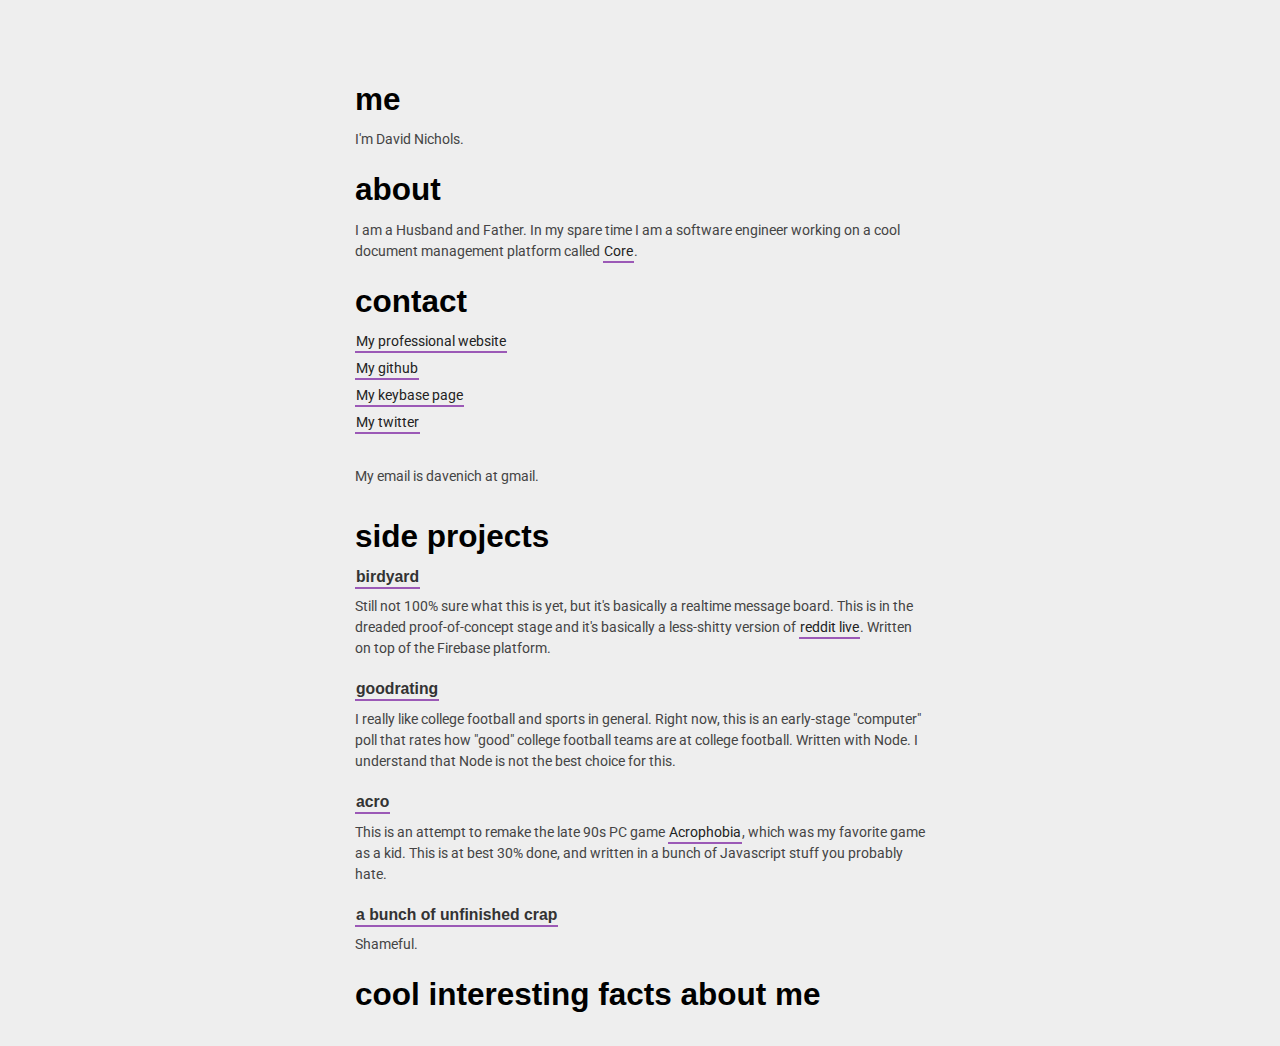
==== index.html @ 26ab2815 "SMALLER" ====
<!doctype html>
<html lang="en">

  <head>
    <meta charset="utf-8">
    <meta http-equiv="X-UA-Compatible" content="IE=edge,chrome=1">
    <meta name="viewport" content="width=device-width, initial-scale=1.0">
    <meta name="HandheldFriendly" content="True">
    <meta name="MobileOptimized" content="320">
    <meta name="description" content="">

    <title>david nichols</title>

    <script src="https://use.fortawesome.com/98980ce8.js"></script>

    <!-- Favicon -->
    <!--<link rel="apple-touch-icon" href="apple-touch-icon.png">-->
        
    <!-- Fonts -->
    <!--<link href="https://fonts.googleapis.com/css?family=Hammersmith+One" rel="stylesheet">-->
    <link href='https://fonts.googleapis.com/css?family=Roboto:900,500' rel='stylesheet' type='text/css'>
    
    <!-- Styles -->
    <link href="assets/style/concise.min.css" rel="stylesheet" type="text/css" media="screen" />
    <link href="assets/style/party.css" rel="stylesheet" type="text/css" media="screen" />
  </head>

  <body>
    <!--[if lt IE 8]>
      <p class="browserupgrade">You are using an <strong>outdated</strong> browser. Please <a href="http://browsehappy.com/">upgrade your browser</a> to improve your experience.</p>
    <![endif]-->

    <!--<div class="top-border gradient"></div>-->
    <div container>
      <div row>
        <div column="12">
          <h2>me</h2>
          <p>I'm David Nichols.</p>
        </div>  <!-- Content -->
      </div> <!-- Row -->
      
      <div row>
        <div column="12">
          <h2>about</h2>
          <p>I am a Husband and Father. In my spare time I am a software engineer working on a cool document management platform called <a href="https://core.opentext.com" target="_blank">Core</a>.
        </div>  <!-- Content -->
      </div> <!-- Row -->

      <div row>
        <div column="12">
          <h2>contact</h2>
          <ul>
            <li><a href="https://davidnichols.party">My professional website</a></li>
            <li><a href="https://github.com/robotnoises" target="_blank">My github</a></li>
            <!--<li><a href="">This is cool</a></li>-->
            <li><a href="https://keybase.io/nichols">My keybase page</a></li>
            <li><a href="https://twitter.com/robotnoises">My twitter</a></li>
            <li>&nbsp;</li>
            <li>My email is davenich at gmail.</li>
          </ul>
        </div>  <!-- Content -->
      </div> <!-- Row -->

      <div row>
        <div column="12">
          <h2>side projects</h2>

          <h4><a href="https://www.birdyard.co"/>birdyard</a></h4>
          <p>Still not 100% sure what this is yet, but it's basically a realtime message board. This is in the dreaded proof-of-concept stage and it's basically a less-shitty version of <a href="https://www.reddit.com/r/live/" target="_blank">reddit live</a>. Written on top of the <span class="tag">Firebase</span> platform.</p>

          <h4><a href="https://github.com/robotnoises/goodrating"/>goodrating</a></h4>
          <p>I really like college football and sports in general. Right now, this is an early-stage "computer" poll that rates how "good" college football teams are at college football. 
            Written with <span class="tag">Node</span>. I understand that Node is not the best choice for this.
          </p>

          <h4><a href="https://github.com/acrogame"/>acro</a></h4>
          <p>This is an attempt to remake the late 90s PC game <a href="https://www.youtube.com/watch?v=v8UVyXoWUfo" target="_blank">Acrophobia</a>, which was my favorite game as a kid. This is at best 30% done, and written in a bunch of <span>Javascript</span> stuff you probably hate.</p>

          <h4><a href="https://github.com/robotnoises"/>a bunch of unfinished crap</a></h4>
          <p>Shameful.</p>
        </div>  <!-- Content -->
      </div> <!-- Row -->

      <div row>
        <div column="12">
          <h2>cool interesting facts about me</h2>
          <p>&nbsp;</p>
        </div>  <!-- Content -->
      </div> <!-- Row -->
    </div>  <!-- Main -->
    
    <script>
      (function(i,s,o,g,r,a,m){i['GoogleAnalyticsObject']=r;i[r]=i[r]||function(){
      (i[r].q=i[r].q||[]).push(arguments)},i[r].l=1*new Date();a=s.createElement(o),
      m=s.getElementsByTagName(o)[0];a.async=1;a.src=g;m.parentNode.insertBefore(a,m)
      })(window,document,'script','https://www.google-analytics.com/analytics.js','ga');
    
      ga('create', 'UA-66300569-2', 'auto');
      ga('send', 'pageview');
    
    </script> <!-- Tracking -->
  </body> <!-- Body -->

</html>
---- assets/style/concise.min.css ----
:root{-ms-overflow-style:-ms-autohiding-scrollbar;overflow-y:scroll;-webkit-text-size-adjust:100%;-ms-text-size-adjust:100%;text-size-adjust:100%}audio:not([controls]){display:none}details{display:block}input[type="number"]{width:auto}input[type="search"]{-webkit-appearance:textfield}input[type="search"]::-webkit-search-cancel-button,input[type="search"]::-webkit-search-decoration{-webkit-appearance:none}main,summary{display:block}pre{overflow:auto}progress{display:inline-block}textarea{overflow:auto}template,[hidden]{display:none}[unselectable]{-webkit-user-select:none;-moz-user-select:none;-ms-user-select:none;user-select:none}:root{box-sizing:border-box;color:#555;cursor:default;font-family:"Helvetica","Arial",sans-serif;font-size:14px;line-height:1.5;text-rendering:optimizeLegibility;vertical-align:top}@media(min-width:30em){:root{font-size:16px}}:root .nonresponsive{font-size:16px}*,::after,::before{box-sizing:inherit;color:inherit;font-family:inherit;font-size:inherit;line-height:inherit;text-decoration:inherit;vertical-align:inherit}*{cursor:inherit;margin:0;padding:0}body{background-color:white}a,button,input[type="submit"],input,select,textarea{cursor:initial}*[dir="rl;"]{direction:rtl;unicode-bidi:embed}bdo[dir="ltr"],bdo[dir="rtl"]{unicode-bidi:bidi-override}bdo[dir="ltr"]{direction:ltr}bdo[dir="rtl"]{direction:rtl}hr{border:0;border-top:1px solid #e0e0e0;display:block;height:1px;margin:20px 0}figure{margin:24px 1em}figcaption{color:#666;font-style:italic;text-align:center}::-moz-selection{background-color:#d6d6d6}::selection{background-color:#d6d6d6}::-moz-selection{background-color:#d6d6d6}blockquote{border-left:1px solid #e0e0e0;color:#666;margin-bottom:20px;padding:0 1em}blockquote cite,blockquote footer{display:block;font-size:80%;font-style:italic;margin-top:10px}blockquote cite:before,blockquote footer:before{content:"\2014 \00A0"}.blockquote--reverse{border-left:none;border-right:1px solid #e0e0e0;text-align:right}button,input[type="submit"],.button{background-color:#4591aa;border:0;color:white;cursor:pointer;display:inline-block;line-height:48px;overflow:visible;padding:0 2.5em;text-align:center;text-decoration:none;-webkit-transition:150ms;transition:150ms;-webkit-user-select:none;-moz-user-select:none;-ms-user-select:none;user-select:none;vertical-align:middle;white-space:nowrap}button:hover,input[type="submit"]:hover,button:focus,input[type="submit"]:focus,.button:hover,.button:focus{background-color:#75b3c7;color:inherit;text-decoration:none}button:focus,input[type="submit"]:focus,button:active,input[type="submit"]:active,.button:focus,.button:active{outline:0}button:active,input[type="submit"]:active,.button:active{background-color:#63a8bf}button[disabled],input[disabled][type="submit"],.button[disabled]{background-color:gainsboro;color:white;cursor:not-allowed}.button--muted{background-color:#aaa}.button--muted:hover,.button--muted:focus{background-color:#d0d0d0}.button--muted:active{background-color:#c4c4c4}.button--primary{background-color:#4591aa}.button--primary:hover,.button--primary:focus{background-color:#75b3c7}.button--primary:active{background-color:#63a8bf}.button--success{background-color:#45ca69}.button--success:hover,.button--success:focus{background-color:#81db99}.button--success:active{background-color:#6dd589}.button--warning{background-color:#ffb800}.button--warning:hover,.button--warning:focus{background-color:#ffcd4d}.button--warning:active{background-color:#ffc633}.button--error{background-color:#ca4829}.button--error:hover,.button--error:focus{background-color:#df7961}.button--error:active{background-color:#db674b}.button--xsm{font-size:.75em;line-height:32px;padding:0 1.5em}.button--sm{font-size:.875em;line-height:40px;padding:0 2em}.button--lg{font-size:1.125em;line-height:56px;padding:0 3em}.button--xlg{font-size:1.125em;line-height:64px;padding:0 3.5em}.button--full{width:100%}.button--pill{border-radius:25px}.button--flat{background-color:transparent;color:#555}.button--flat:hover{background-color:rgba(0,0,0,0.1);color:#555}.button--flat[disabled]{background-color:transparent;color:#666}.button--collapse{width:100%}@media(min-width:30em){.button--collapse{width:auto}}@media(min-width:30em){form,form [row]{margin-bottom:24px}}.nonresponsive form,.nonresponsive form [row]{margin-bottom:24px}input:not([type="submit"]),select,textarea{border:1px solid #e0e0e0;border-radius:3px;font-size:.875em;height:32px;padding:0 .75em;-webkit-transition:150ms;transition:150ms;width:100%}input:not([type="submit"]):focus,select:focus,textarea:focus{border-color:#74cbe8;box-shadow:inset 0 1px 1px rgba(0,0,0,0.075),0 0 6px rgba(69,145,170,0.5);outline:0}input:not([type="submit"])[disabled],select[disabled],textarea[disabled]{background-color:#f5f5f5;cursor:not-allowed}input:not([type="submit"]){line-height:normal;min-height:24px}input:not([type="submit"])[type="checkbox"]:focus,input:not([type="submit"])[type="radio"]:focus,input:not([type="submit"])[type="range"]:focus,input:not([type="submit"])[type="file"]:focus,input:not([type="submit"])[type="color"]:focus,input:not([type="submit"])[type="submit"]:focus{border-color:transparent;box-shadow:none;outline:0}label{display:block;font-size:.875em}fieldset{border:1px solid #e0e0e0;border-radius:3px;padding:24px 1em;margin-bottom:24px}legend{font-size:.875em;font-weight:bold;padding:0 1em}input[type="checkbox"],input[type="file"],input[type="image"],input[type="radio"]{height:auto;width:auto}input[type="checkbox"],input[type="radio"]{line-height:normal;padding:0;vertical-align:middle}input[type="checkbox"]+label,input[type="radio"]+label{display:inline-block;margin:0 0 0 .5em;line-height:30px;vertical-align:middle}input[type="file"]{border:0;line-height:100%;padding:0}textarea{height:auto;padding:8px 1em;resize:vertical}select{background-color:transparent;border-radius:5px;padding:0}select[disabled]{color:#666}select[multiple]{height:auto}select::-ms-expand{display:none}select::-ms-value{color:currentColor}select option{padding:0 .75em}input[type="range"]{border:0;padding:0;width:100%;-webkit-appearance:none}input[type="range"]:focus{outline:0}input[type="range"]::-webkit-slider-runnable-track{background-color:gainsboro;border:0;border-radius:3px;height:5px}input[type="range"]::-webkit-slider-thumb{border:0;border-radius:50%;background-color:#4591aa;height:16px;margin-top:-5px;width:16px;-webkit-appearance:none}input[type="range"]::-moz-range-track{background-color:gainsboro;border:0;border-radius:3px;height:5px}input[type="range"]::-moz-range-thumb{border:0;border-radius:50%;background-color:#4591aa;height:16px;margin-top:-5px;width:16px}input[type="range"]::-ms-track{background-color:gainsboro;border:0;border-radius:3px;color:transparent;height:5px}input[type="range"]::-ms-thumb{border:0;border-radius:50%;background-color:#4591aa;height:16px;margin-top:-5px;width:16px}.input--help{color:#666;display:block;font-size:.75em;font-weight:bold;margin-top:8px}.form--inline input,.form--inline select,.form--inline textarea{margin-bottom:20px}@media(min-width:30em){.form--inline input,.form--inline select,.form--inline textarea{display:inline-block;margin-bottom:0;vertical-align:middle;width:auto}.form--inline label{display:inline;margin-right:.5em;vertical-align:middle}.form--inline input+label{margin-left:1em}}.nonresponsive .form--inline input,.nonresponsive .form--inline select,.nonresponsive .form--inline textarea{display:inline-block;margin-bottom:0;vertical-align:middle;width:auto}.nonresponsive .form--inline label{display:inline;margin-right:.5em;vertical-align:middle}.nonresponsive .form--inline input+label{margin-left:1em}.input--small{font-size:.75em!important;height:24px!important}.input--large{font-size:1em!important;height:48px!important}.input--flat{background-color:transparent;border-color:transparent;box-shadow:none}.input--flat:focus{border-color:#74cbe8}.input--success{background-color:rgba(69,202,105,0.15);border-color:#45ca69}.input--success:focus{border-color:#45ca69}.input--warning{background-color:rgba(255,184,0,0.15);border-color:#ffb800}.input--warning:focus{border-color:#ffb800}.input--error{background-color:rgba(202,72,41,0.15);border-color:#ca4829}.input--error:focus{border-color:#ca4829}h1,h2,h3,h4,h5,h6,.h1,.h2,.h3,.h4,.h5,.h6,.giga,.mega,.kilo{color:#222;font-family:"Helvetica","Arial",sans-serif;line-height:1.25em}h1 small,h1 .small,h2 small,h2 .small,h3 small,h3 .small,h4 small,h4 .small,h5 small,h5 .small,h6 small,h6 .small,.h1 small,.h1 .small,.h2 small,.h2 .small,.h3 small,.h3 .small,.h4 small,.h4 .small,.h5 small,.h5 .small,.h6 small,.h6 .small,.giga small,.giga .small,.mega small,.mega .small,.kilo small,.kilo .small{color:#666;font-weight:lighter;vertical-align:0}h1,h2,h3,.h1,.h2,.h3,.giga,.mega,.kilo{margin:20px 0 10px}h1 small,h1 .small,h2 small,h2 .small,h3 small,h3 .small,.h1 small,.h1 .small,.h2 small,.h2 .small,.h3 small,.h3 .small,.giga small,.giga .small,.mega small,.mega .small,.kilo small,.kilo .small{font-size:65%}h4,h5,h6,.h4,.h5,.h6{margin:10px 0}h4 small,h4 .small,h5 small,h5 .small,h6 small,h6 .small,.h4 small,.h4 .small,.h5 small,.h5 .small,.h6 small,.h6 .small{font-size:75%}h1,.h1{font-size:2.25em}@media(min-width:48em){h1,.h1{font-size:3em}}h2,.h2{font-size:1.6875em}@media(min-width:48em){h2,.h2{font-size:2.25em}}h3,.h3{font-size:1.3125em}@media(min-width:48em){h3,.h3{font-size:1.75em}}h4,.h4{font-size:1.125em}h5,.h5{font-size:1em}h6,.h6{font-size:.875em}.giga{font-size:3.75em}@media(min-width:48em){.giga{font-size:5em}}.mega{font-size:3em}@media(min-width:48em){.mega{font-size:4em}}.kilo{font-size:2.4375em}@media(min-width:48em){.kilo{font-size:3.25em}}.nonresponsive h1,.nonresponsive .h1{font-size:3em}.nonresponsive h2,.nonresponsive .h2{font-size:2.25em}.nonresponsive h3,.nonresponsive .h3{font-size:1.75em}.nonresponsive .giga{font-size:5em}.nonresponsive .mega{font-size:4em}.nonresponsive .kilo{font-size:3.25em}ul,ol{padding-left:1.5em;margin-bottom:10px}ul ul,ul ol,ol ul,ol ol{margin-bottom:0}ul ul{list-style-type:square}ul ol{list-style-type:lower-roman}ol ol{list-style-type:lower-roman}ol ul{list-style-type:square}.list--unstyled{list-style:none;padding-left:0}.list--unstyled li{padding-left:0}.list--inline{padding-left:0}.list--inline li{display:inline;list-style:none;padding-left:1.5em}.list--inline li:first-child{padding-left:0}dl{margin-bottom:24px}dt{font-weight:bold}dt,dd{margin-bottom:10px}@media(min-width:60em){.dl--horizontal dt{clear:left;float:left;overflow:hidden;text-align:right;text-overflow:ellipsis;white-space:nowrap;width:150px}.dl--horizontal dd{margin-left:165px}.dl--horizontal dd:before,.dl--horizontal dd:after{content:"";display:table}.dl--horizontal dd:after{clear:both}}.nonresponsive .dl--horizontal dt{clear:left;float:left;overflow:hidden;text-align:right;text-overflow:ellipsis;white-space:nowrap;width:150px}.nonresponsive .dl--horizontal dd{margin-left:165px}.nonresponsive .dl--horizontal dd:before,.nonresponsive .dl--horizontal dd:after{content:"";display:table}.nonresponsive .dl--horizontal dd:after{clear:both}@media print{@page{margin:.5cm}*,*:before,*:after{background:transparent!important;color:black!important;-webkit-filter:none!important;filter:none!important;text-shadow:none!important}:root{background-color:white;color:black;font:11pt/1.3 "Georgia","Times New Roman","Times",serif}img{max-width:100%!important;page-break-after:avoid;page-break-inside:avoid}.show--print{display:block;visibility:visible}.hide--print,video,audio,object,embed,nav,footer,a[href^="#"]:after{display:none;visibility:hidden}p,h2,h3,.h2,.h3{orphans:3;widows:3}h2,h3,.h2,.h3{page-break-after:avoid}a,a:visited{color:black;font-size:.57em;text-decoration:underline;word-wrap:break-word}a[href]:after,a:visited[href]:after{content:" (" attr(href) ")";font-size:smaller}q:after{content:" (Source: " attr(cite) ")"}abbr[title]:after{content:" (" attr(title) ")"}a:after,a[href^="javascript:"]:after,a[href^="#"]:after{content:""}pre,code{background-color:none;border:1px solid #e0e0e0;page-break-inside:avoid}blockquote{border:0;page-break-inside:avoid}thead{display:table-header-group}tr,img{page-break-inside:avoid}ol{padding-left:1.25em}ul{padding-left:0;list-style:none}ul ul,ul ul ul{padding-left:1.5em}ul li,ol li{content:"&raquo; "}}@media print and (min-width:30em){table{page-break-inside:avoid;width:100%!important}table th,table td{line-height:40px!important}}@media print{.badge,.badge:before,.badge *:after,.label,.label:before,.label *:after,.spinner,.spinner:before,.spinner *:after,.tooltip,.tooltip:before,.tooltip *:after,[data-hint],[data-hint]:before,[data-hint] *:after,.progress,.progress:before,.progress *:after,.breadcrumbs,.breadcrumbs:before,.breadcrumbs *:after,.modal,.modal:before,.modal *:after,.alert,.alert:before,.alert *:after{display:none;visibility:hidden}}table{border:1px solid #e0e0e0;border-collapse:collapse;border-spacing:0;empty-cells:show;margin-bottom:24px;width:100%}table caption{color:#555;font-size:85%;font-style:italic;line-height:48px;text-align:center}table thead{background-color:#f5f5f5;text-align:left}table tfoot{background-color:#fbfbfb;border-top:1px solid #e0e0e0}table th,table td{border-right:1px solid #e0e0e0;line-height:24px;overflow:visible;padding:8px 1em}@media(min-width:30em){table th,table td{line-height:48px}}table th:last-child,table td:last-child{border-right:0}table tr,table td{-webkit-transition:background-color 150ms;transition:background-color 150ms}@media(min-width:30em){table{width:auto}table th,table td{padding:0 2.5em}}.nonresponsive{width:auto}.nonresponsive th,.nonresponsive td{padding:0 2.5em}.nonresponsive th,.nonresponsive td{line-height:48px}.table--responsive{overflow:auto;width:100%}.table--responsive::-webkit-scrollbar{height:14px;width:14px;-webkit-appearance:none}.table--responsive::-webkit-scrollbar-thumb{background-color:rgba(50,50,50,0.2);border:3px solid white;border-radius:8px}.table--responsive table{margin-bottom:0}.table--full{width:100%}.table--border{border:1px solid #e0e0e0}.table--border thead,.table--border td{border-bottom:1px solid #e0e0e0}.table--borderOuter{border:1px solid #e0e0e0}.table--borderOuter th,.table--borderOuter td{border-right:0}.table--borderHorizontal thead,.table--borderHorizontal td{border-bottom:1px solid #e0e0e0}.table--borderHorizontal th,.table--borderHorizontal td{border-right:0}.table--flat{border:0}.table--flat td{border-bottom:0}.table--flat th,.table--flat td{border-right:0}.table--fillEven tbody tr:nth-child(even){background-color:#f5f5f5}.table--fillOdd tbody tr:nth-child(odd){background-color:#f5f5f5}.table--hoverRow tbody tr:hover{background-color:#f5f5f5}.table--hoverCell tbody td:hover{background-color:#f5f5f5}i,em,.italic{font-style:italic}b,strong,.bold{font-weight:bold}small,.small{font-size:75%;vertical-align:text-bottom}sup,sub{font-size:75%;line-height:0;position:relative;vertical-align:baseline}sup{top:-0.5em}sub{bottom:-0.25em}s{text-decoration:line-through}p:not(:last-child){margin-bottom:20px}a{background-color:transparent;color:#4591aa;cursor:pointer;text-decoration:none;-webkit-transition:150ms;transition:150ms}a:hover,a:focus{color:#2f6374}h1 a,h2 a,h3 a,.h1 a,.h2 a,.h3 a{color:#555}h1 a:hover,h1 a:focus,h2 a:hover,h2 a:focus,h3 a:hover,h3 a:focus,.h1 a:hover,.h1 a:focus,.h2 a:hover,.h2 a:focus,.h3 a:hover,.h3 a:focus{color:#4591aa;text-decoration:none}abbr[title]{border-bottom:1px dotted #e0e0e0;cursor:help}code,pre,kbd,samp{font-family:"Consolas",monospace;font-size:.875em}pre{padding:16px 1.5em}code{vertical-align:middle;white-space:nowrap}code,pre{background-color:#f5f5f5;border:1px solid #e0e0e0;border-radius:3px;color:#484848;margin-bottom:24px}code{padding:2px 3px}pre code{background-color:transparent;border:0;padding:0;vertical-align:inherit;white-space:pre}.pre--flat{background-color:transparent;border:0;border-radius:none;padding:0}kbd{background-color:transparent;border:1px solid #e0e0e0;border-radius:3px;box-shadow:0 2px 0 -1px white,0 2px 0 gainsboro;display:inline-block;line-height:1.75;margin:-3px 2px 0;padding:2px 6px 0;white-space:nowrap}samp{vertical-align:bottom}address{font-style:normal}[container]{box-sizing:border-box;margin:0 auto;max-width:1200px;padding-left:15px;padding-right:15px;width:100%}[row]{margin-left:-15px;margin-right:-15px;margin-bottom:0}[row]:before,[row]:after{content:"";display:table}[row]:after{clear:both}[column]{box-sizing:border-box;float:left;margin-bottom:0;width:100%;padding-left:15px;padding-right:15px}@media(min-width:48em){[column~="1"]{width:8.33333%}[column~="2"]{width:16.66667%}[column~="3"]{width:25%}[column~="4"]{width:33.33333%}[column~="5"]{width:41.66667%}[column~="6"]{width:50%}[column~="7"]{width:58.33333%}[column~="8"]{width:66.66667%}[column~="9"]{width:75%}[column~="10"]{width:83.33333%}[column~="11"]{width:91.66667%}[column~="12"]{width:100%}[column~="+1"]{margin-left:8.33333%}[column~="+2"]{margin-left:16.66667%}[column~="+3"]{margin-left:25%}[column~="+4"]{margin-left:33.33333%}[column~="+5"]{margin-left:41.66667%}[column~="+6"]{margin-left:50%}[column~="+7"]{margin-left:58.33333%}[column~="+8"]{margin-left:66.66667%}[column~="+9"]{margin-left:75%}[column~="+10"]{margin-left:83.33333%}[column~="+11"]{margin-left:91.66667%}}.nonresponsive [column~="1"]{width:8.33333%}.nonresponsive [column~="2"]{width:16.66667%}.nonresponsive [column~="3"]{width:25%}.nonresponsive [column~="4"]{width:33.33333%}.nonresponsive [column~="5"]{width:41.66667%}.nonresponsive [column~="6"]{width:50%}.nonresponsive [column~="7"]{width:58.33333%}.nonresponsive [column~="8"]{width:66.66667%}.nonresponsive [column~="9"]{width:75%}.nonresponsive [column~="10"]{width:83.33333%}.nonresponsive [column~="11"]{width:91.66667%}.nonresponsive [column~="12"]{width:100%}.nonresponsive [column~="+1"]{margin-left:8.33333%}.nonresponsive [column~="+2"]{margin-left:16.66667%}.nonresponsive [column~="+3"]{margin-left:25%}.nonresponsive [column~="+4"]{margin-left:33.33333%}.nonresponsive [column~="+5"]{margin-left:41.66667%}.nonresponsive [column~="+6"]{margin-left:50%}.nonresponsive [column~="+7"]{margin-left:58.33333%}.nonresponsive [column~="+8"]{margin-left:66.66667%}.nonresponsive [column~="+9"]{margin-left:75%}.nonresponsive [column~="+10"]{margin-left:83.33333%}.nonresponsive [column~="+11"]{margin-left:91.66667%}.text--muted{color:#aaa!important}.bg--muted{background-color:#aaa!important}.text--primary{color:#4591aa!important}.bg--primary{background-color:#4591aa!important}.text--success{color:#45ca69!important}.bg--success{background-color:#45ca69!important}.text--warning{color:#ffb800!important}.bg--warning{background-color:#ffb800!important}.text--error{color:#ca4829!important}.bg--error{background-color:#ca4829!important}.show--xsm,.hide--sm,.hide--md,.hide--lg,.hide--xlg,.hide--print,.hide--hd{display:block;visibility:visible}.hide--xsm,.show--sm,.show--md,.show--lg,.show--xlg,.show--print,.show--hd{display:none;visibility:hidden}@media(min-width:48em){.show--sm,.hide--xsm,.hide--md,.hide--lg,.hide--xlg{display:block;visibility:visible}.hide--sm,.show--xsm,.show--md,.show--lg,.show--xlg{display:none;visibility:hidden}}@media(min-width:60em){.show--md,.hide--sm,.hide--xsm,.hide--lg,.hide--xlg{display:block;visibility:visible}.hide--md,.show--sm,.show--xsm,.show--lg,.show--xlg{display:none;visibility:hidden}}@media(min-width:70em){.show--lg,.hide--xsm,.hide--sm,.hide--md,.hide--xlg{display:block;visibility:visible}.hide--lg,.show--xsm,.show--sm,.show--md,.show--xlg{display:none;visibility:hidden}}@media(min-width:80em){.show--xlg,.hide--xsm,.hide--sm,.hide--md,.hide--lg{display:block;visibility:visible}.hide--xlg,.show--xsm,.show--sm,.show--md,.show--lg{display:none;visibility:hidden}}@media only screen and (-moz-min-device-pixel-ratio:1.5),only screen and (-o-min-device-pixel-ratio:3 / 2),only screen and (-webkit-min-device-pixel-ratio:1.5),only screen and (min-device-pixel-ratio:1.5){.show--hd{display:block;visibility:visible}.hide--hd{display:none;visibility:hidden}}.text--left{text-align:left}.text--center{text-align:center}.text--right{text-align:right}.text--justify{text-align:justify}.float--none{float:none}.float--right{float:right}.float--left{float:left}.clearfix:before,.clearfix:after{content:"";display:table}.clearfix:after{clear:both}.center--all{left:50%;position:absolute;text-align:center;top:50%;-webkit-transform:translate(-50%,-50%);transform:translate(-50%,-50%)}.media--fluid{max-width:100%;height:auto}.screenreader{border:0 none;clip:rect(0,0,0,0);height:1px;margin:-1px;overflow:hidden;padding:0;position:absolute;width:1px}.screenreader:active,.screenreader:focus{position:static;width:auto;height:auto;margin:0;overflow:visible;clip:auto}.alert{background-color:#f5f5f5;border:1px solid #e0e0e0;border-radius:3px;color:inherit;font-size:.875em;margin:20px 0;padding:8px 1em;position:relative}.alert a{color:#222}.alert a:hover{text-decoration:underline}.alert-close{color:inherit;float:right;opacity:.5;-webkit-transition:opacity 150ms;transition:opacity 150ms}.alert-close:hover{opacity:1}.alert-close:hover,.alert-close:focus{text-decoration:none}a.alert-close:hover{text-decoration:none}.alert--muted{background-color:rgba(170,170,170,0.15);border-color:rgba(170,170,170,0.2);color:#919191}.alert--muted a{color:#777}.alert--primary{background-color:rgba(69,145,170,0.15);border-color:rgba(69,145,170,0.2);color:#367286}.alert--primary a{color:#285361}.alert--success{background-color:rgba(69,202,105,0.15);border-color:rgba(69,202,105,0.2);color:#31ab52}.alert--success a{color:#25843f}.alert--warning{background-color:rgba(255,184,0,0.15);border-color:rgba(255,184,0,0.2);color:#cc9300}.alert--warning a{color:#996e00}.alert--error{background-color:rgba(202,72,41,0.15);border-color:rgba(202,72,41,0.2);color:#a03920}.alert--error a{color:#752a18}.badge{background-color:#4591aa;border-radius:25px;color:white;display:inline-block;font-size:.75em;line-height:24px;padding:0 .75em}.breadcrumbs{background-color:#f5f5f5;border:1px solid #e0e0e0;border-radius:3px;font-size:.75em;margin-bottom:24px;padding:8px .5em}.breadcrumbs li{display:inline;list-style:none;padding-left:.75em}.breadcrumbs li:after{color:#c7c7c7;content:"\002f";padding-left:.75em}.breadcrumbs li:last-child:after{content:"";padding-left:0}.breadcrumbs li.is-active,.breadcrumbs li.is-active a{color:#4d4d4d}.breadcrumbs--flat{background-color:transparent;border:0;border-radius:0;padding:0}.button--bordered{background-color:transparent;border:1px solid #4591aa;color:#4591aa}.button--bordered:hover,.button--bordered:focus{background-color:#4591aa;color:white}.border--muted{border-color:#aaa;color:#aaa}.border--muted:hover,.border--muted:focus{background-color:#aaa;color:white}.border--muted:active{background-color:#c4c4c4}.border--primary{border-color:#4591aa;color:#4591aa}.border--primary:hover,.border--primary:focus{background-color:#4591aa;color:white}.border--primary:active{background-color:#63a8bf}.border--success{border-color:#45ca69;color:#45ca69}.border--success:hover,.border--success:focus{background-color:#45ca69;color:white}.border--success:active{background-color:#6dd589}.border--warning{border-color:#ffb800;color:#ffb800}.border--warning:hover,.border--warning:focus{background-color:#ffb800;color:white}.border--warning:active{background-color:#ffc633}.border--error{border-color:#ca4829;color:#ca4829}.border--error:hover,.border--error:focus{background-color:#ca4829;color:white}.border--error:active{background-color:#db674b}.button--prefix{padding-left:0}.button--prefix .prefix{background-image:-webkit-linear-gradient(top,rgba(0,0,0,0.15),rgba(0,0,0,0.15));background-image:linear-gradient(to bottom,rgba(0,0,0,0.15),rgba(0,0,0,0.15));display:inline-block;margin-right:1.25em;padding:0 1em;vertical-align:0}.button--prefix.button--bordered .prefix{background-image:none;border-right:1px solid currentColor}.button--affix{padding-right:0}.button--affix .affix{background-image:-webkit-linear-gradient(top,rgba(0,0,0,0.15),rgba(0,0,0,0.15));background-image:linear-gradient(to bottom,rgba(0,0,0,0.15),rgba(0,0,0,0.15));display:inline-block;margin-left:1.25em;padding:0 1em;vertical-align:0}.button--affix.button--bordered .affix{background-image:none;border-left:1px solid currentColor}.card{background-color:white;border:1px solid #e0e0e0;margin-bottom:24px;overflow:hidden;position:relative}.card-content{padding:24px 1.5em}.card-title{display:block;margin-top:10px}.card-footer{border-top:1px solid #e0e0e0;font-size:.875em;padding:16px 1.5em}.card-image{position:relative}.card-image img{bottom:0;left:0;position:relative;right:0;top:0;width:100%}.card-image .card-title{bottom:0;color:white;left:0;padding:0 1em;position:absolute}.collection{border:1px solid #e0e0e0;border-radius:3px;list-style-type:none;margin:24px 0;padding:0}.collection-item,.collection-header{border-bottom:1px solid #e0e0e0;display:block;margin:0;padding:8px 1em}.collection-item:last-of-type,.collection-header:last-of-type{border-bottom:0}.collection-item.is-active,.collection-header.is-active{background-color:#f5f5f5}a.collection-item:hover{background-color:#f5f5f5}.collection-header{padding:0 1em}.dropdown{cursor:auto;display:inline-block;outline:0;position:relative}.dropdown:focus{pointer-events:none}.dropdown:focus .dropdown-content{opacity:1;visibility:visible}.dropdown.no-pointer-events{pointer-events:auto!important}.dropdown.no-visibility .dropdown-content{display:none;visibility:visible!important}.dropdown.no-visibility:focus .dropdown-content{display:block}.dropdown.no-opacity .dropdown-content{opacity:1!important}.dropdown-content{background-color:white;border:1px solid #e0e0e0;color:#555;left:0;margin-top:8px;opacity:0;padding:8px 1em;pointer-events:auto;position:absolute;text-align:left;-webkit-transition:all 150ms;transition:all 150ms;visibility:hidden;width:200px;z-index:1}.dropdown-content:before,.dropdown-content:after{border:solid transparent;bottom:100%;content:"";height:0;left:1.5em;pointer-events:none;position:absolute;width:0}.dropdown-content:before{border-color:rgba(255,255,255,0);border-bottom-color:#e0e0e0;border-width:7px;margin-left:-7px}.dropdown-content:after{border-color:rgba(255,255,255,0);border-bottom-color:white;border-width:6px;margin-left:-6px}.dropdown-content li{font-size:.875em;list-style-type:none;margin:0;padding:8px 1em;-webkit-transition:background-color 150ms;transition:background-color 150ms;white-space:nowrap}.dropdown-content li:hover{background-color:#f5f5f5}ul.dropdown-content,ol.dropdown-content{padding:0}.dropdown--hover:hover{pointer-events:none}.dropdown--hover:hover .dropdown-content{opacity:1;visibility:visible}.dropdown--small .dropdown-content{width:150px}.dropdown--large .dropdown-content{width:300px}.dropdown--top .dropdown-content{bottom:100%;margin-top:0;margin-bottom:8px}.dropdown--top .dropdown-content:before,.dropdown--top .dropdown-content:after{top:100%}.dropdown--top .dropdown-content:after{border-color:rgba(255,255,255,0);border-top-color:white}.dropdown--top .dropdown-content:before{border-color:rgba(255,255,255,0);border-top-color:#e0e0e0}.group{display:inline-block;margin-bottom:24px;padding:0}.group:before,.group:after{content:"";display:table}.group:after{clear:both}.group span{margin-top:0}.group-item{border:1px solid #e0e0e0;display:inline-block;float:left;font-size:.875em;line-height:32px;list-style:none;padding:0 1em;-webkit-transition:background-color 150ms;transition:background-color 150ms}.group-item:not(:first-child){margin:0 0 0 -1px}.group-item:hover{background-color:#f5f5f5}.group-item:first-child{border-radius:3px 0 0 3px}.group-item:last-child{border-radius:0 3px 3px 0}.group-item.is-active{background-color:#f5f5f5}.label{background-color:#4591aa;border-radius:3px;color:white;display:inline-block;font-size:.75em;line-height:24px;padding:0 1em}.modal{background-color:rgba(40,46,49,0.5);bottom:0;left:0;margin:0;opacity:0;overflow:scroll;pointer-events:none;position:fixed;right:0;top:0;-webkit-transition:opacity ease-in 150ms;transition:opacity ease-in 150ms;z-index:1000002}.modal:target{opacity:1;pointer-events:auto}.modal-container{box-shadow:0 1px 3px 0 rgba(0,0,0,0.1);margin:16px auto;position:relative;width:90%}@media(min-width:48em){.modal-container{width:526px}}@media(min-height:30em){.modal-container{margin:10% auto}}@media(min-height:48em){.modal-container{margin:15% auto}}.modal-header{background-color:#4591aa;color:white;padding:16px 1.5em}.modal-header h1,.modal-header h2,.modal-header h3,.modal-header h4,.modal-header h5,.modal-header h6,.modal-header .h1,.modal-header .h2,.modal-header .h3,.modal-header .h4,.modal-header .h5,.modal-header .h6,.modal-header .giga,.modal-header .mega,.modal-header .kilo{color:inherit;display:inline}.modal-body,.modal-footer{background-color:white;margin-top:0}.modal-body{padding:32px 2.5em}.modal-footer{border-top:1px solid #e0e0e0;font-size:.875em;margin:0;padding:24px 2.5em}.modal-close{color:white;float:right;margin:0;opacity:.5;-webkit-transition:opacity 150ms;transition:opacity 150ms}.modal-close:hover{opacity:1}.modal-close:hover,.modal-close:focus{text-decoration:none}.modal:target .modal-close--background{display:block;height:100%;pointer-events:all;position:absolute;width:100%}.modal:target .modal-close--background:hover{border-bottom:0;text-decoration:none}@media(min-width:48em){.modal--small .modal-container{width:360px}}@media(min-width:48em){.modal--large .modal-container{width:760px}}@media(min-width:48em){.modal--full .modal-container{width:90%}}.modal--flat .modal-header{background-color:white;color:#555;padding:1.5em 2.5em 0}.modal--flat .modal-header h1,.modal--flat .modal-header h2,.modal--flat .modal-header h3,.modal--flat .modal-header h4,.modal--flat .modal-header h5,.modal--flat .modal-header h6,.modal--flat .modal-header .h1,.modal--flat .modal-header .h2,.modal--flat .modal-header .h3,.modal--flat .modal-header .h4,.modal--flat .modal-header .h5,.modal--flat .modal-header .h6{color:inherit}.modal--flat .modal-close{color:#555;line-height:1;margin:0}.progress{background-color:#f5f5f5;border-radius:3px;box-shadow:inset 0 1px 1px rgba(224,224,224,0.25);box-sizing:initial;color:white;font-size:.6875em;height:14px;line-height:1.2;margin-bottom:24px;position:relative;text-align:center;width:100%}.progress>span{background-color:#4591aa;border-radius:3px;box-shadow:inset 0 -1px 0 rgba(0,0,0,0.15);display:block;height:100%;overflow:hidden;position:relative;width:auto}.progress--small{font-size:.5625em;height:10px;line-height:1.2}.progress--large{font-size:1em;height:25px;line-height:1.7}.progress--stacked>span{border-radius:0;display:inline-block;float:left;margin-top:0}.progress--stacked>span:first-of-type{border-radius:3px 0 0 3px}.progress--stacked>span:last-of-type{border-radius:0 3px 3px 0}.progress--striped>span:after,.progress--striped>span>span{background-image:-webkit-gradient(linear,0 0,100% 100%,color-stop(0.25,rgba(255,255,255,0.2)),color-stop(0.25,transparent),color-stop(0.5,transparent),color-stop(0.5,rgba(255,255,255,0.2)),color-stop(0.75,rgba(255,255,255,0.2)),color-stop(0.75,transparent),to(transparent));background-image:-moz-linear-gradient(-45deg,rgba(255,255,255,0.2) 25%,transparent 25%,transparent 50%,rgba(255,255,255,0.2) 50%,rgba(255,255,255,0.2) 75%,transparent 75%,transparent);background-size:50px 50px;bottom:0;content:"";left:0;overflow:hidden;position:absolute;right:0;top:0;z-index:1}.progress--striped.progress--animate>span:after,.progress--striped.progress--animate>span>span{-webkit-animation:move 2s linear infinite;animation:move 2s linear infinite}@keyframes move{0%{background-position:0 0}100%{background-position:50px 50px}}@-webkit-keyframes move{0%{background-position:0 0}100%{background-position:50px 50px}}.spinner{-webkit-animation:rotate .8s infinite linear;animation:rotate .8s infinite linear;border:3px solid #b5b5b5;border-radius:50%;border-right-color:transparent;height:30px;margin:24px auto;width:30px}@-webkit-keyframes rotate{0%{-webkit-transform:rotate(0deg);transform:rotate(0deg)}100%{-webkit-transform:rotate(360deg);transform:rotate(360deg)}}@keyframes rotate{0%{-webkit-transform:rotate(0deg);transform:rotate(0deg)}100%{-webkit-transform:rotate(360deg);transform:rotate(360deg)}}.tooltip,[data-hint]{display:inline-block;position:relative}.tooltip:before,.tooltip:after,[data-hint]:before,[data-hint]:after{border-radius:2px;opacity:0;position:absolute;pointer-events:none;-webkit-transform:translate3d(0,0,0);transform:translate3d(0,0,0);-webkit-transition:100ms;transition:100ms;-webkit-transition-delay:0ms;transition-delay:0ms;visibility:hidden;z-index:1000000}.tooltip:before,[data-hint]:before{background-color:transparent;border:8px solid transparent;content:"";position:absolute;z-index:1000001}.tooltip:after,[data-hint]:after{background-color:#282e31;color:white;content:attr(data-hint);font-size:.75em;padding:.25em .5em;text-decoration:none;white-space:nowrap}.tooltip:hover:before,.tooltip:hover:after,.tooltip:focus:before,.tooltip:focus:after,[data-hint]:hover:before,[data-hint]:hover:after,[data-hint]:focus:before,[data-hint]:focus:after{opacity:1;visibility:visible}.tooltip:hover:before,.tooltip:hover:after,[data-hint]:hover:before,[data-hint]:hover:after{-webkit-transition-delay:100ms;transition-delay:100ms}.tooltip--top:before{border-top-color:#282e31;margin-bottom:-12px}.tooltip--top:after{margin-left:-18px}.tooltip--top:before,.tooltip--top:after{bottom:100%;left:50%}.tooltip--top:hover:after,.tooltip--top:hover:before{-webkit-transform:translateY(-8px);transform:translateY(-8px)}.tooltip--top:focus:after,.tooltip--top:focus:before{-webkit-transform:translateY(-8px);transform:translateY(-8px);-webkit-transition:150ms;transition:150ms}.tooltip--bottom:before{border-bottom-color:#282e31;margin-top:-12px}.tooltip--bottom:after{margin-left:-18px}.tooltip--bottom:before,.tooltip--bottom:after{left:50%;top:100%}.tooltip--bottom:hover:after,.tooltip--bottom:hover:before,.tooltip--bottom:focus:after,.tooltip--bottom:focus:before{-webkit-transform:translateY(8px);transform:translateY(8px)}.tooltip--right:before{border-right-color:#282e31;margin-bottom:-8px;margin-left:-12px}.tooltip--right:after{margin-bottom:-12px}.tooltip--right:before,.tooltip--right:after{bottom:50%;left:105%}.tooltip--right:hover:after,.tooltip--right:hover:before,.tooltip--right:focus:after,.tooltip--right:focus:before{-webkit-transform:translateX(8px);transform:translateX(8px)}.tooltip--left:before{border-left-color:#282e31;margin-bottom:-8px;margin-right:-12px}.tooltip--left:after{margin-bottom:-12px}.tooltip--left:before,.tooltip--left:after{bottom:50%;right:100%}.tooltip--left:hover:after,.tooltip--left:hover:before,.tooltip--left:focus:after,.tooltip--left:focus:before{-webkit-transform:translateX(-8px);transform:translateX(-8px)}.tooltip--always:before,.tooltip--always:after{opacity:1;visibility:visible}.tooltip--always .tooltip--top:before,.tooltip--always .tooltip--top:after{-webkit-transform:translateY(-8px);transform:translateY(-8px)}.tooltip--always .tooltip--right:before,.tooltip--always .tooltip--right:after{-webkit-transform:translateY(8px);transform:translateY(8px)}.tooltip--always .tooltip--bottom:before,.tooltip--always .tooltip--bottom:after{-webkit-transform:translateX(-8px);transform:translateX(-8px)}.tooltip--always .tooltip--left:before,.tooltip--always .tooltip--left:after{-webkit-transform:translateX(8px);transform:translateX(8px)}
---- assets/style/party.css ----
/* Layout */

html, body {
  background-color: #eee;
  color: #444;
  font-size: 14px;
  /*font-family: 'Hammersmith One', sans-serif;*/
  font-family: 'Roboto', sans-serif;
}

body {
  padding-top: 60px;
}

.top-border {
  display: block;
  height: 5px;
}

.menu a {
  display: block;
  margin-bottom: 10px;
}

[container] {
  max-width: 600px;
}

/* Headings */

h1, h2, h3, h4, h5, h6, h1 a {
  color: #000;
  margin-bottom: 10px;
}

h2 a, h3 a, h4 a, h5 a, h6 a {
  color: #333;
  margin-bottom: 10px;
}

/* Links */

a {
  color: #222;
  padding: 0 1px;
  border-bottom: 2px solid #9b59b6;
  padding-bottom: 2px;
  transition: background 200ms, border 200ms, color 200ms;
}

a:hover,
a:active,
h3 a:hover,
h3 a:active {
  background-color: #9b59b6;
  border-bottom: 2px solid #eee;
  color: #fff;
}

h3 a {
  border-bottom: 4px solid #9b59b6;
  padding-bottom: 4px;
}

h3 a:hover,
h3 a:active {
  border-bottom: 4px solid #eee;
}

/* Lists */

ul, ol {
  padding-left: 0;
}

li {
  list-style: none;
  margin-bottom: 6px;
}

/* Colors */

.gradient {
  background: #7b4397; /* fallback for old browsers */
  background: -webkit-linear-gradient(to left, #7b4397 , #dc2430); /* Chrome 10-25, Safari 5.1-6 */
  background: linear-gradient(to left, #7b4397 , #dc2430); /* W3C, IE 10+/ Edge, Firefox 16+, Chrome 26+, Opera 12+, Safari 7+ */
}

/* Helpers */

.centered {
  text-align: center;
}

/* Special styles */

.parrot {
  margin-top: 10%;
}
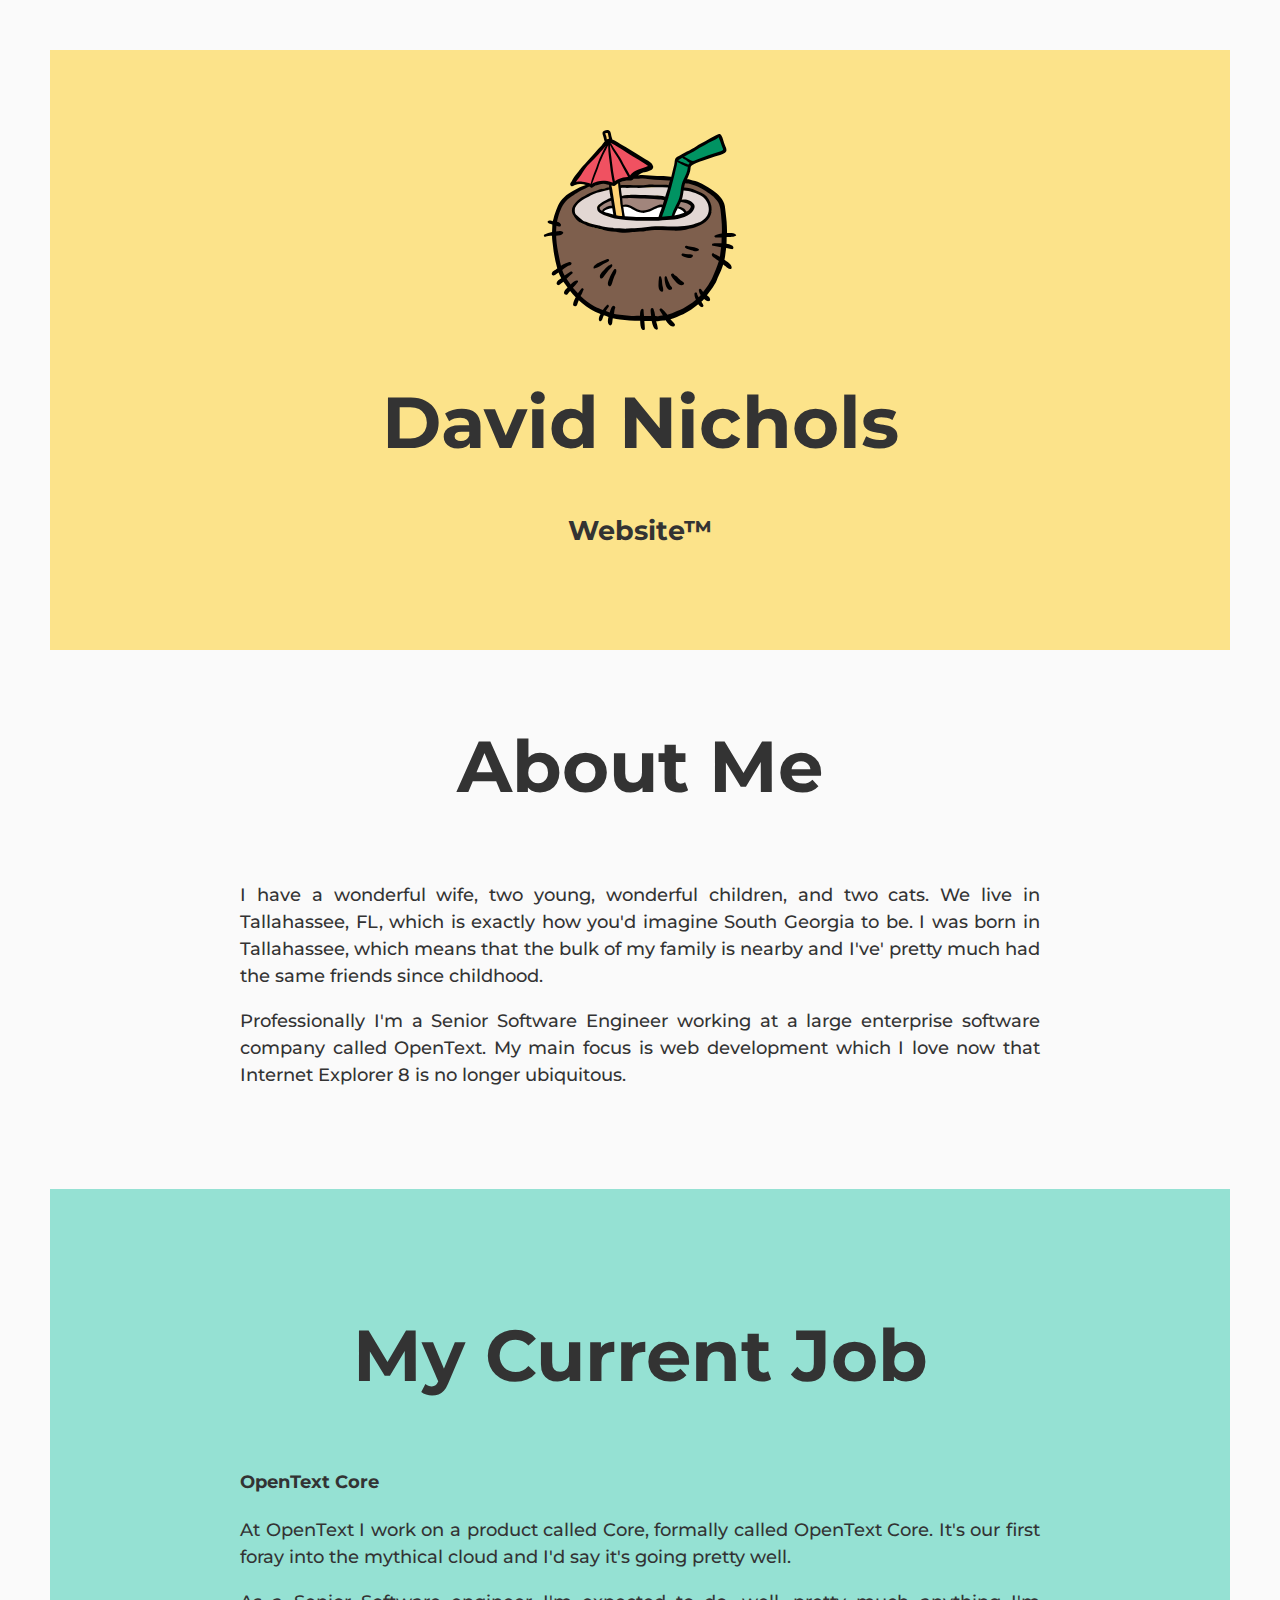
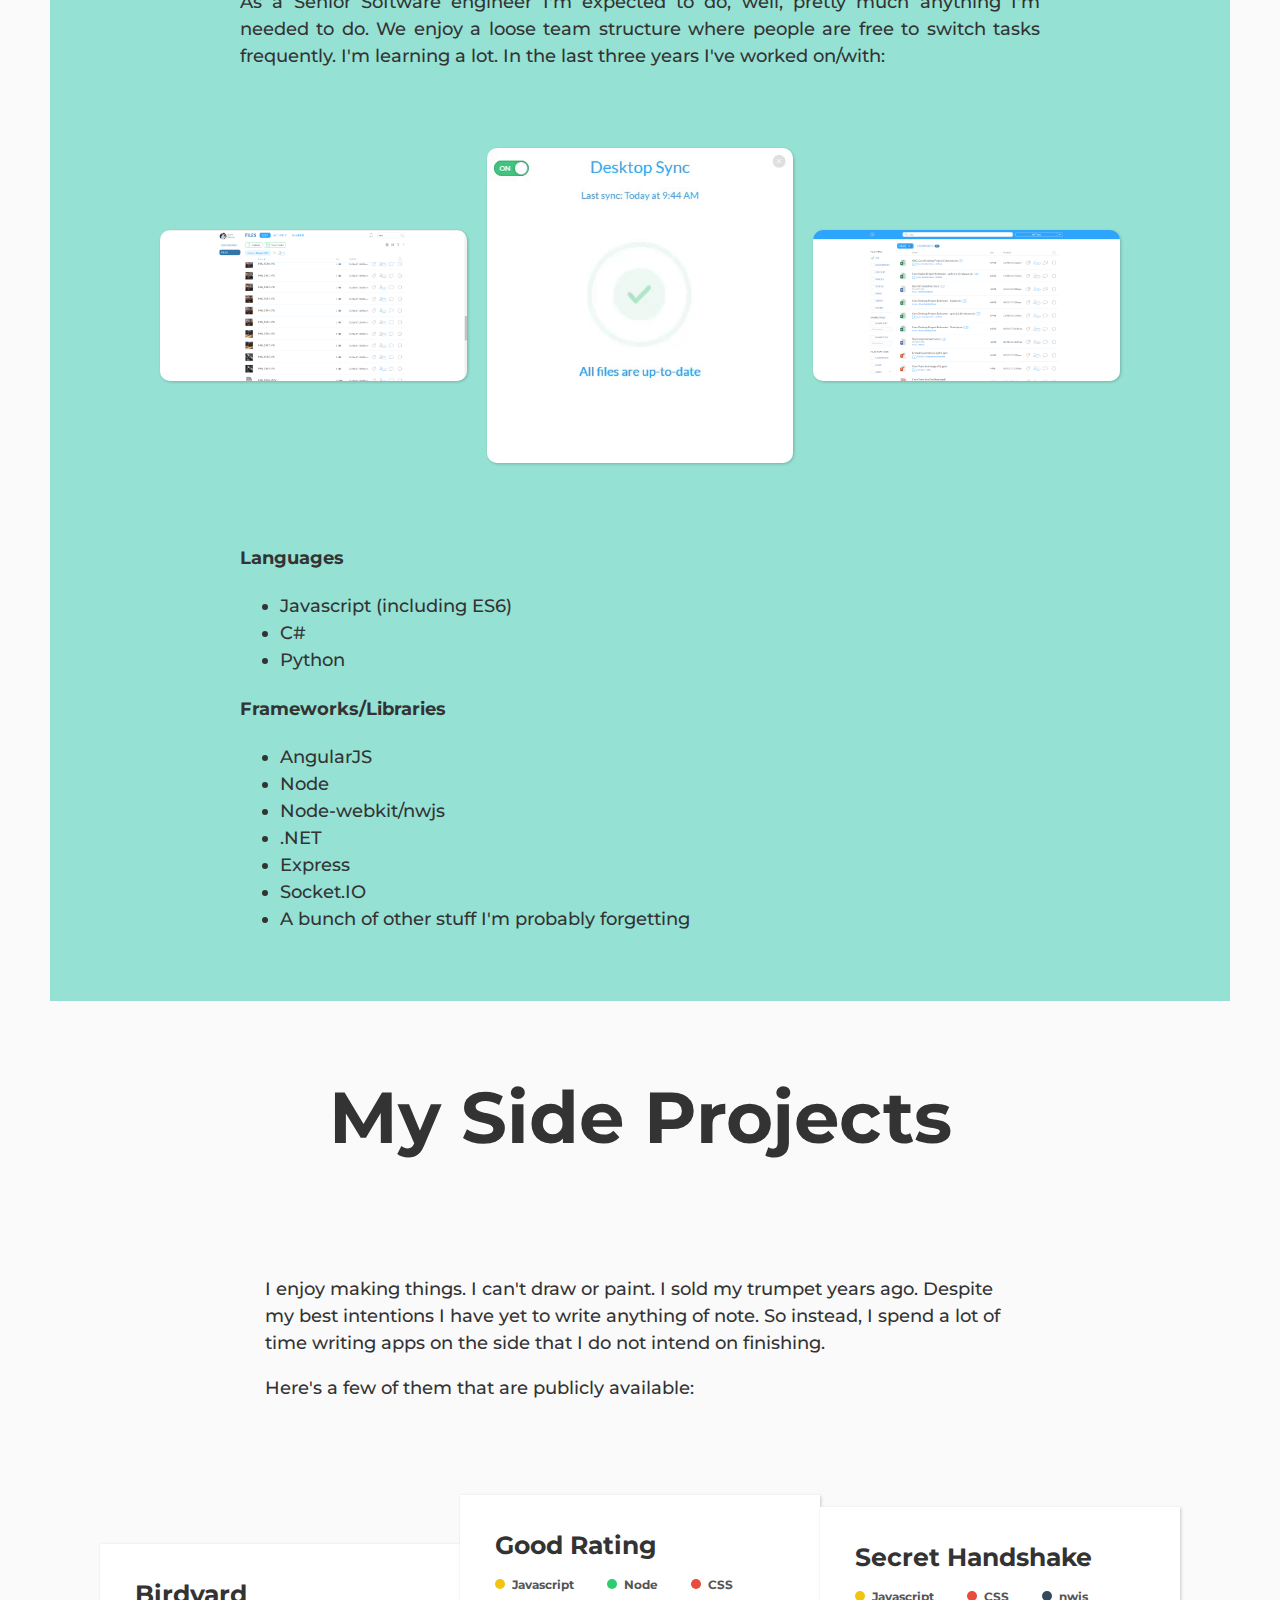
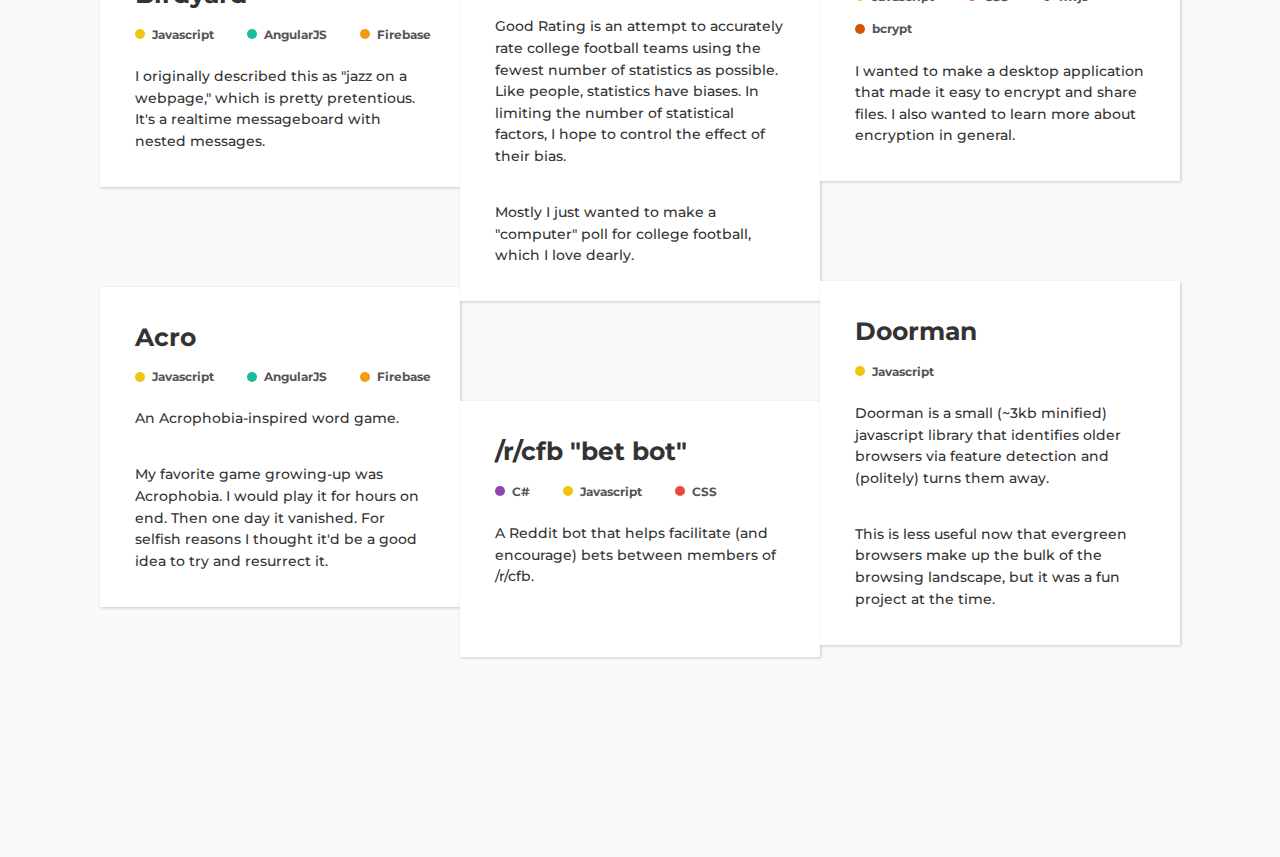
==== commit 0fad2bca: "initial commit for version 2.0" ====
--- a/index.html
+++ b/index.html
@@ -9,85 +9,256 @@
     <meta name="MobileOptimized" content="320">
     <meta name="description" content="">
 
-    <title>david nichols</title>
+    <title>David Nichols - Website</title>
 
     <script src="https://use.fortawesome.com/98980ce8.js"></script>
-
-    <!-- Favicon -->
-    <!--<link rel="apple-touch-icon" href="apple-touch-icon.png">-->
         
     <!-- Fonts -->
-    <!--<link href="https://fonts.googleapis.com/css?family=Hammersmith+One" rel="stylesheet">-->
-    <link href='https://fonts.googleapis.com/css?family=Roboto:900,500' rel='stylesheet' type='text/css'>
+    <link href="https://fonts.googleapis.com/css?family=Montserrat:500,700" rel="stylesheet">
     
     <!-- Styles -->
-    <link href="assets/style/concise.min.css" rel="stylesheet" type="text/css" media="screen" />
+    <!--<link href="assets/style/tachyons.min.css" rel="stylesheet" type="text/css" media="screen" />-->
     <link href="assets/style/party.css" rel="stylesheet" type="text/css" media="screen" />
   </head>
 
-  <body>
+  <body class="pad-large">
+    
     <!--[if lt IE 8]>
       <p class="browserupgrade">You are using an <strong>outdated</strong> browser. Please <a href="http://browsehappy.com/">upgrade your browser</a> to improve your experience.</p>
     <![endif]-->
 
-    <!--<div class="top-border gradient"></div>-->
-    <div container>
-      <div row>
-        <div column="12">
-          <h2>me</h2>
-          <p>I'm David Nichols.</p>
-        </div>  <!-- Content -->
-      </div> <!-- Row -->
+    <div class="main">
       
-      <div row>
-        <div column="12">
-          <h2>about</h2>
-          <p>I am a Husband and Father. In my spare time I am a software engineer working on a cool document management platform called <a href="https://core.opentext.com" target="_blank">Core</a>.
-        </div>  <!-- Content -->
-      </div> <!-- Row -->
-
-      <div row>
-        <div column="12">
-          <h2>contact</h2>
-          <ul>
-            <li><a href="https://davidnichols.party">My professional website</a></li>
-            <li><a href="https://github.com/robotnoises" target="_blank">My github</a></li>
-            <!--<li><a href="">This is cool</a></li>-->
-            <li><a href="https://keybase.io/nichols">My keybase page</a></li>
-            <li><a href="https://twitter.com/robotnoises">My twitter</a></li>
-            <li>&nbsp;</li>
-            <li>My email is davenich at gmail.</li>
-          </ul>
-        </div>  <!-- Content -->
-      </div> <!-- Row -->
-
-      <div row>
-        <div column="12">
-          <h2>side projects</h2>
-
-          <h4><a href="https://www.birdyard.co"/>birdyard</a></h4>
-          <p>Still not 100% sure what this is yet, but it's basically a realtime message board. This is in the dreaded proof-of-concept stage and it's basically a less-shitty version of <a href="https://www.reddit.com/r/live/" target="_blank">reddit live</a>. Written on top of the <span class="tag">Firebase</span> platform.</p>
-
-          <h4><a href="https://github.com/robotnoises/goodrating"/>goodrating</a></h4>
-          <p>I really like college football and sports in general. Right now, this is an early-stage "computer" poll that rates how "good" college football teams are at college football. 
-            Written with <span class="tag">Node</span>. I understand that Node is not the best choice for this.
-          </p>
-
-          <h4><a href="https://github.com/acrogame"/>acro</a></h4>
-          <p>This is an attempt to remake the late 90s PC game <a href="https://www.youtube.com/watch?v=v8UVyXoWUfo" target="_blank">Acrophobia</a>, which was my favorite game as a kid. This is at best 30% done, and written in a bunch of <span>Javascript</span> stuff you probably hate.</p>
-
-          <h4><a href="https://github.com/robotnoises"/>a bunch of unfinished crap</a></h4>
-          <p>Shameful.</p>
-        </div>  <!-- Content -->
-      </div> <!-- Row -->
-
-      <div row>
-        <div column="12">
-          <h2>cool interesting facts about me</h2>
-          <p>&nbsp;</p>
-        </div>  <!-- Content -->
-      </div> <!-- Row -->
-    </div>  <!-- Main -->
+      <section class="block-big bg-yellow pos-relative">
+        <div class="block-centered-vertical">
+          <div class="pos-relative">
+            <img src="assets/images/drink.svg" class="img-medium block-centered" />
+            <h1 class="text-center text-large">David Nichols</h1>
+            <h2 class="text-center">Website&trade;</h2>
+          </div>
+        </div>
+      </section>
+
+      <section class="block-little block-centered relative margin-bottom-large">
+        <div class="text-justify">
+          <h3 class="text-center text-large">About Me</h3>
+          <p>
+            I have a wonderful wife, two young, wonderful children, and two cats. We live in Tallahassee, FL,
+            which is exactly how you'd imagine South Georgia to be. I was born in Tallahassee, which means that the bulk of my family is 
+            nearby and I've' pretty much had the same friends since childhood.
+          </p>
+          <p>
+            Professionally I'm a Senior Software Engineer working at a large enterprise software company called OpenText. My main focus is 
+            web development which I love now that Internet Explorer 8 is no longer ubiquitous. 
+          </p>
+        </div>
+      </section>
+
+      <section class="block-big bg-blue relative pad-large">
+        <div class="pos-relative">
+          <h3 class="text-center text-large">My Current Job</h3>
+          <div class="block-centered block-little text-justify">
+            <h4>OpenText Core</h4>
+            <p>
+              At OpenText I work on a product called Core, formally called OpenText Core. It's our first foray into the mythical cloud and
+              I'd say it's going pretty well.
+            </p>
+            <p>
+              As a Senior Software engineer I'm expected to do, well, pretty much anything I'm needed to do. We enjoy a loose team structure
+              where people are free to switch tasks frequently. I'm learning a lot. In the last three years I've worked on/with:
+            </p>
+          </div>
+
+          <div class="pad-large">
+            <div class="flex-container">
+              <div class="img-thumb block-centered"><img src="assets/images/core_files.png" /></div>
+              <div class="img-thumb block-centered"><img src="assets/images/core_sync.gif" /></div>
+              <div class="img-thumb block-centered"><img src="assets/images/core_advancedsearch.png" /></div>
+            </div>
+          </div>
+
+          <div class="block-centered block-little text-justify">
+
+            <h4>Languages</h4>
+            <ul>
+              <li>Javascript (including ES6)</li>
+              <li>C#</li>
+              <li>Python</li>
+            </ul>
+
+            <h4>Frameworks/Libraries</h4>
+            <ul>
+              <li>AngularJS</li>
+              <li>Node</li>
+              <li>Node-webkit/nwjs</li>
+              <li>.NET</li>
+              <li>Express</li>
+              <li>Socket.IO</li>
+              <li>A bunch of other stuff I'm probably forgetting</li>
+            </ul>
+          </div>
+        </div>
+      </section>
+
+      <section class="block-big relative">
+        <h3 class="text-center text-large">My Side Projects</h3>
+        
+        <div class="block-little pad-medium block-centered">
+          <p>
+            I enjoy making things. I can't draw or paint. I sold my trumpet years ago. Despite my best intentions I have
+            yet to write anything of note. So instead, I spend a lot of time writing apps on the side that I do not intend on finishing. 
+          </p>
+          <p>
+            Here's a few of them that are publicly available:
+          </p>
+        </div>
+
+        <div class="pad-large">
+          <div class="flex-container">
+            <div>
+              <div class="card margin-bottom-large">
+                <h5>Birdyard</h5>
+                
+                <div class="tag js">
+                  <i></i>
+                  <span>Javascript</span>
+                </div>
+                <div class="tag angular">
+                  <i></i>
+                  <span>AngularJS</span>
+                </div>
+                <div class="tag firebase">
+                  <i></i>
+                  <span>Firebase</span>
+                </div>
+
+                <p>
+                  I originally described this as "jazz on a webpage," which is pretty pretentious. It's a realtime
+                  messageboard with nested messages.
+                </p>
+              </div>
+              <div class="card margin-bottom-large">
+                <h5>Acro</h5>
+                <div class="tag js">
+                  <i></i>
+                  <span>Javascript</span>
+                </div>
+                <div class="tag angular">
+                  <i></i>
+                  <span>AngularJS</span>
+                </div>
+                <div class="tag firebase">
+                  <i></i>
+                  <span>Firebase</span>
+                </div>
+                <p>
+                  An Acrophobia-inspired word game.
+                </p>
+                <p>
+                  My favorite game growing-up was Acrophobia. I would play it for hours on end. Then one day it vanished. 
+                  For selfish reasons I thought it'd be a good idea to try and resurrect it.
+                </p>                
+              </div>
+            </div>
+            <div>
+              <div class="card margin-bottom-large">
+                <h5>Good Rating</h5>
+
+                <div class="tag js">
+                  <i></i>
+                  <span>Javascript</span>
+                </div>
+                <div class="tag node">
+                  <i></i>
+                  <span>Node</span>
+                </div>
+                <div class="tag css">
+                  <i></i>
+                  <span>CSS</span>
+                </div>
+
+                <p>
+                  Good Rating is an attempt to accurately rate college football teams using the fewest number of statistics as possible. Like
+                  people, statistics have biases. In limiting the number of statistical factors, I hope to control the effect
+                  of their bias.
+                </p>
+                <p>
+                  Mostly I just wanted to make a "computer" poll for college football, which I love dearly.
+                </p>
+              </div>
+              <div class="card margin-bottom-large">
+                <h5>/r/cfb "bet bot"</h5>
+
+                <div class="tag csharp">
+                  <i></i>
+                  <span>C#</span>
+                </div>
+                <div class="tag js">
+                  <i></i>
+                  <span>Javascript</span>
+                </div>
+                <div class="tag css">
+                  <i></i>
+                  <span>CSS</span>
+                </div>
+
+                <p>
+                  A Reddit bot that helps facilitate (and encourage) bets between members of /r/cfb.
+                </p>
+                <p>
+
+                </p>
+              </div>
+            </div>
+            <div>
+              <div class="card margin-bottom-large">
+                <h5>Secret Handshake</h5>
+                <div class="tag js">
+                  <i></i>
+                  <span>Javascript</span>
+                </div>
+                <div class="tag css">
+                  <i></i>
+                  <span>CSS</span>
+                </div>
+                <div class="tag nwjs">
+                  <i></i>
+                  <span>nwjs</span>
+                </div>
+                <div class="tag bcrypt">
+                  <i></i>
+                  <span>bcrypt</span>
+                </div>
+                <p>
+                  I wanted to make a desktop application that made it easy to encrypt and share files. I also
+                  wanted to learn more about encryption in general.  
+                </p>
+              </div>
+              <div class="card margin-bottom-large">
+                <h5>Doorman</h5>
+                
+                <div class="tag js">
+                  <i></i>
+                  <span>Javascript</span>
+                </div>
+
+                <p>
+                  Doorman is a small (~3kb minified) javascript library that identifies older browsers via feature detection and (politely)
+                  turns them away.
+                </p>
+                <p>
+                  This is less useful now that evergreen browsers make up the bulk of the browsing landscape, but it was a fun project at the time.
+                </p>
+              </div>
+            </div>
+          </div>
+        </div>
+      </section>
+
+      <!--<section class="block-big bg-blue relative pad-large">
+
+      </section>-->
+    </div>
     
     <script>
       (function(i,s,o,g,r,a,m){i['GoogleAnalyticsObject']=r;i[r]=i[r]||function(){
--- a/assets/style/party.css
+++ b/assets/style/party.css
@@ -1,99 +1,291 @@
-/* Layout */
-
 html, body {
-  background-color: #eee;
-  color: #444;
-  font-size: 14px;
-  /*font-family: 'Hammersmith One', sans-serif;*/
-  font-family: 'Roboto', sans-serif;
-}
-
-body {
-  padding-top: 60px;
-}
-
-.top-border {
-  display: block;
-  height: 5px;
-}
-
-.menu a {
-  display: block;
-  margin-bottom: 10px;
-}
-
-[container] {
-  max-width: 600px;
-}
-
-/* Headings */
-
-h1, h2, h3, h4, h5, h6, h1 a {
-  color: #000;
-  margin-bottom: 10px;
-}
-
-h2 a, h3 a, h4 a, h5 a, h6 a {
+  background-color: #fafafa;
   color: #333;
-  margin-bottom: 10px;
-}
-
-/* Links */
-
-a {
-  color: #222;
-  padding: 0 1px;
-  border-bottom: 2px solid #9b59b6;
-  padding-bottom: 2px;
-  transition: background 200ms, border 200ms, color 200ms;
-}
-
-a:hover,
-a:active,
-h3 a:hover,
-h3 a:active {
-  background-color: #9b59b6;
-  border-bottom: 2px solid #eee;
+  font-size: 18px;
+  font-family: 'Montserrat', sans-serif;
+  font-weight: 500;
+  margin: 0;
+  padding: 0;
+}
+
+* {
+  box-sizing: border-box;
+}
+
+/* Fonts/Text */
+
+h1, h2, h3, h4, h5, p, li, input, textarea, button {
+  font-family: 'Montserrat', sans-serif;
+  color: #333;
+}
+
+h1, h2, h3, h4, h5 {
+  font-weight: 700;
+}
+
+p, li {
+  line-height: 1.5;
+}
+
+.text-large {
+  font-size: 4em;
+  font-weight: 700;
+}
+
+.text-small {
+  font-size: 0.75em;
+  font-weight: 500;
+}
+
+.text-justify * {
+  text-align: justify;
+}
+
+.text-lowcontrast * {
+  color: #666;
+}
+
+/* Containers */
+
+.block-big {
+  display: block;
+  min-height: 600px;
+  overflow: hidden;
+}
+
+.block-little {
+  display: block;
+  width: 100%;
+  max-width: 800px;
+}
+
+.card,
+.img-thumb {
+  width: 100%;
+  max-width: 400px;
+  overflow: hidden;
+  padding: 10px;
+}
+
+.img-thumb img {
+  display: block;
+  border-radius: 10px;
+  width: 100%;
+  box-shadow: 1px 1px 3px rgba(0,0,0,0.2);
+}
+
+.card {
+  background-color: #fff;
+  font-size: 0.8em;
+  color: #555;
+  box-shadow: 1px 1px 3px rgba(0,0,0,0.2);
+}
+
+.card h5 {
+  font-size: 1.75em;
+  margin-bottom: 0;
+  margin-top: 25px;
+  padding-left: 25px;
+}
+
+.card p {
+  padding: 10px 25px;
+}
+
+/* Tags */
+
+.tag {
+  display: inline-block;
+  font-size: 12px;
+  font-weight: bold;
+  margin-left: 25px;
+  margin-top: 16px;
+}
+
+.tag > * {
+  display: inline-block;
+  margin-right: 4px;
+  vertical-align: middle;
+}
+
+.tag > i {
+  height: 10px;
+  width: 10px;
+  border-radius: 5px;
+  background-color: #f1c40f;
+}
+
+.tag.js > i {
+  background-color: #f1c40f;
+}
+
+.tag.node > i {
+  background-color: #2ecc71;
+}
+
+.tag.csharp > i {
+  background-color: #8e44ad;
+}
+
+.tag.css > i {
+  background-color: #e74c3c;
+}
+
+.tag.nwjs > i {
+  background-color: #34495e;
+}
+
+.tag.bcrypt > i {
+  background-color: #d35400;
+}
+
+.tag.firebase > i {
+  background-color: #f39c12;
+}
+
+.tag.react > i {
+  background-color: #3498db;
+}
+
+.tag.angular > i {
+  background-color: #1abc9c;
+}
+
+/* Positioning */
+
+.flex-container {
+  display: flex;
+  flex-direction: row;
+  flex-wrap: nowrap;
+  justify-content: space-around;
+}
+
+.flex-container > div {
+  align-self: center;
+}
+
+.pad-large {
+  padding: 50px;
+}
+
+.pad-medium {
+  padding: 25px;
+}
+
+.pad-small {
+  padding: 10px;
+}
+
+.margin-bottom-large {
+  margin-bottom: 100px;
+}
+
+.block-centered {
+  display: block;
+  margin-left: auto;
+  margin-right: auto;
+}
+
+.block-centered-vertical {
+  position: absolute;
+  width: 100%;
+  top: 50%;
+  transform: translateY(-50%);
+}
+
+/* Images */
+
+img[class^="img-*"] {
+  width: 100%;
+}
+
+.img-large {
+  max-width: 300px;
+}
+
+.img-medium {
+  max-width: 200px;
+}
+
+.img-small {
+  max-width: 100px;
+}
+
+/* Colors */
+
+.co-white {
   color: #fff;
 }
 
-h3 a {
-  border-bottom: 4px solid #9b59b6;
-  padding-bottom: 4px;
-}
-
-h3 a:hover,
-h3 a:active {
-  border-bottom: 4px solid #eee;
-}
-
-/* Lists */
-
-ul, ol {
-  padding-left: 0;
-}
-
-li {
-  list-style: none;
-  margin-bottom: 6px;
-}
-
-/* Colors */
-
-.gradient {
-  background: #7b4397; /* fallback for old browsers */
-  background: -webkit-linear-gradient(to left, #7b4397 , #dc2430); /* Chrome 10-25, Safari 5.1-6 */
-  background: linear-gradient(to left, #7b4397 , #dc2430); /* W3C, IE 10+/ Edge, Firefox 16+, Chrome 26+, Opera 12+, Safari 7+ */
+.co-red {
+  color: #F38181;
+}
+
+.co-orange {
+  color: #ff863f;
+}
+
+.co-yellow {
+  color: #FCE38A;
+}
+
+.co-blue {
+  color: #95E1D3;
+}
+
+.co-green {
+  color: #EAFFD0;
+}
+
+.bg-red {
+  background-color: #F38181;
+}
+
+.bg-orange {
+  background-color: #ff863f;
+}
+
+.bg-yellow {
+  background-color: #FCE38A;
+}
+
+.bg-blue {
+  background-color: #95E1D3;
+}
+
+.bg-green {
+  background-color: #EAFFD0;
+}
+
+.bg-white {
+  background-color: #fff;
+}
+
+.co-birdyard {
+  color: #f8ca00;
+}
+
+.co-goodrating {
+  color: #c0392b;
+}
+
+.co-sh {
+  color: #3498db;
+}
+
+/* Buttons */
+
+button {
+  border: none;
+  outline: none;
 }
 
 /* Helpers */
 
-.centered {
+.text-center {
   text-align: center;
 }
 
-/* Special styles */
-
-.parrot {
-  margin-top: 10%;
-}+.pos-relative {
+  position: relative;
+}
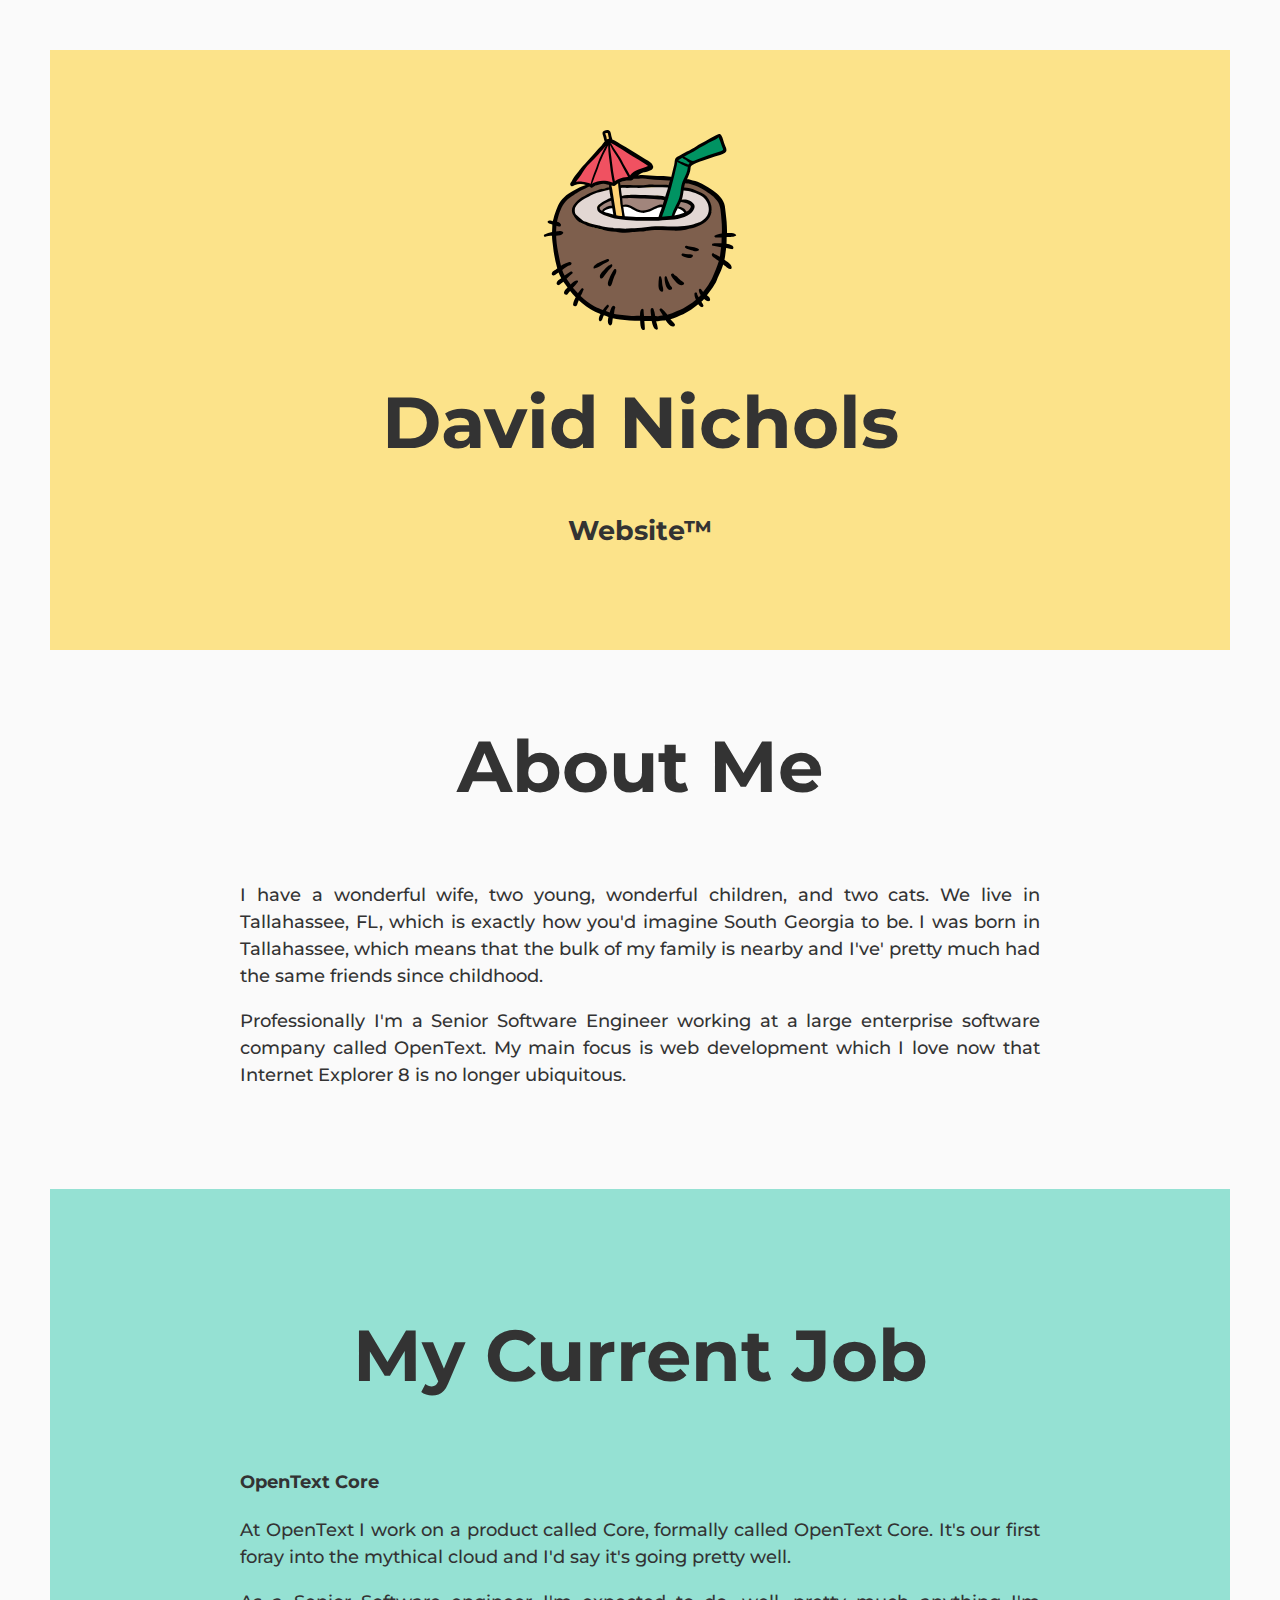
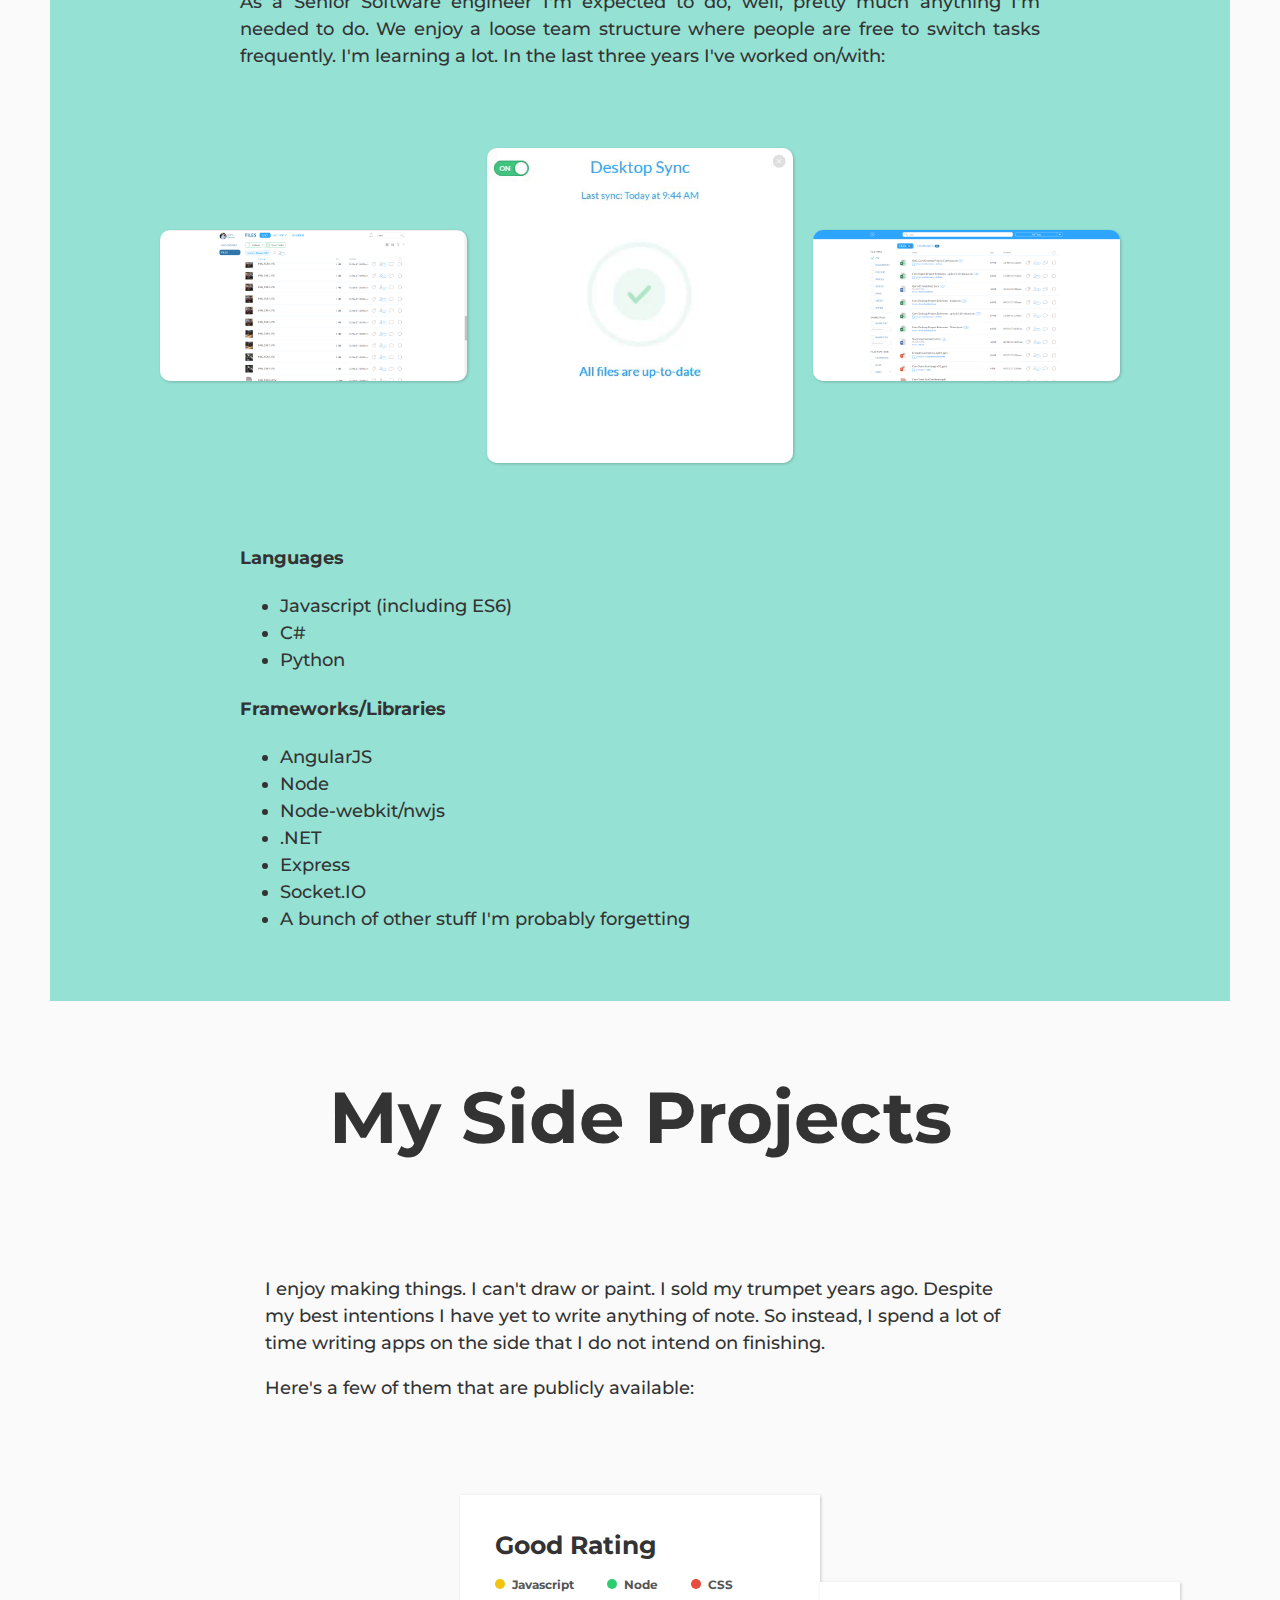
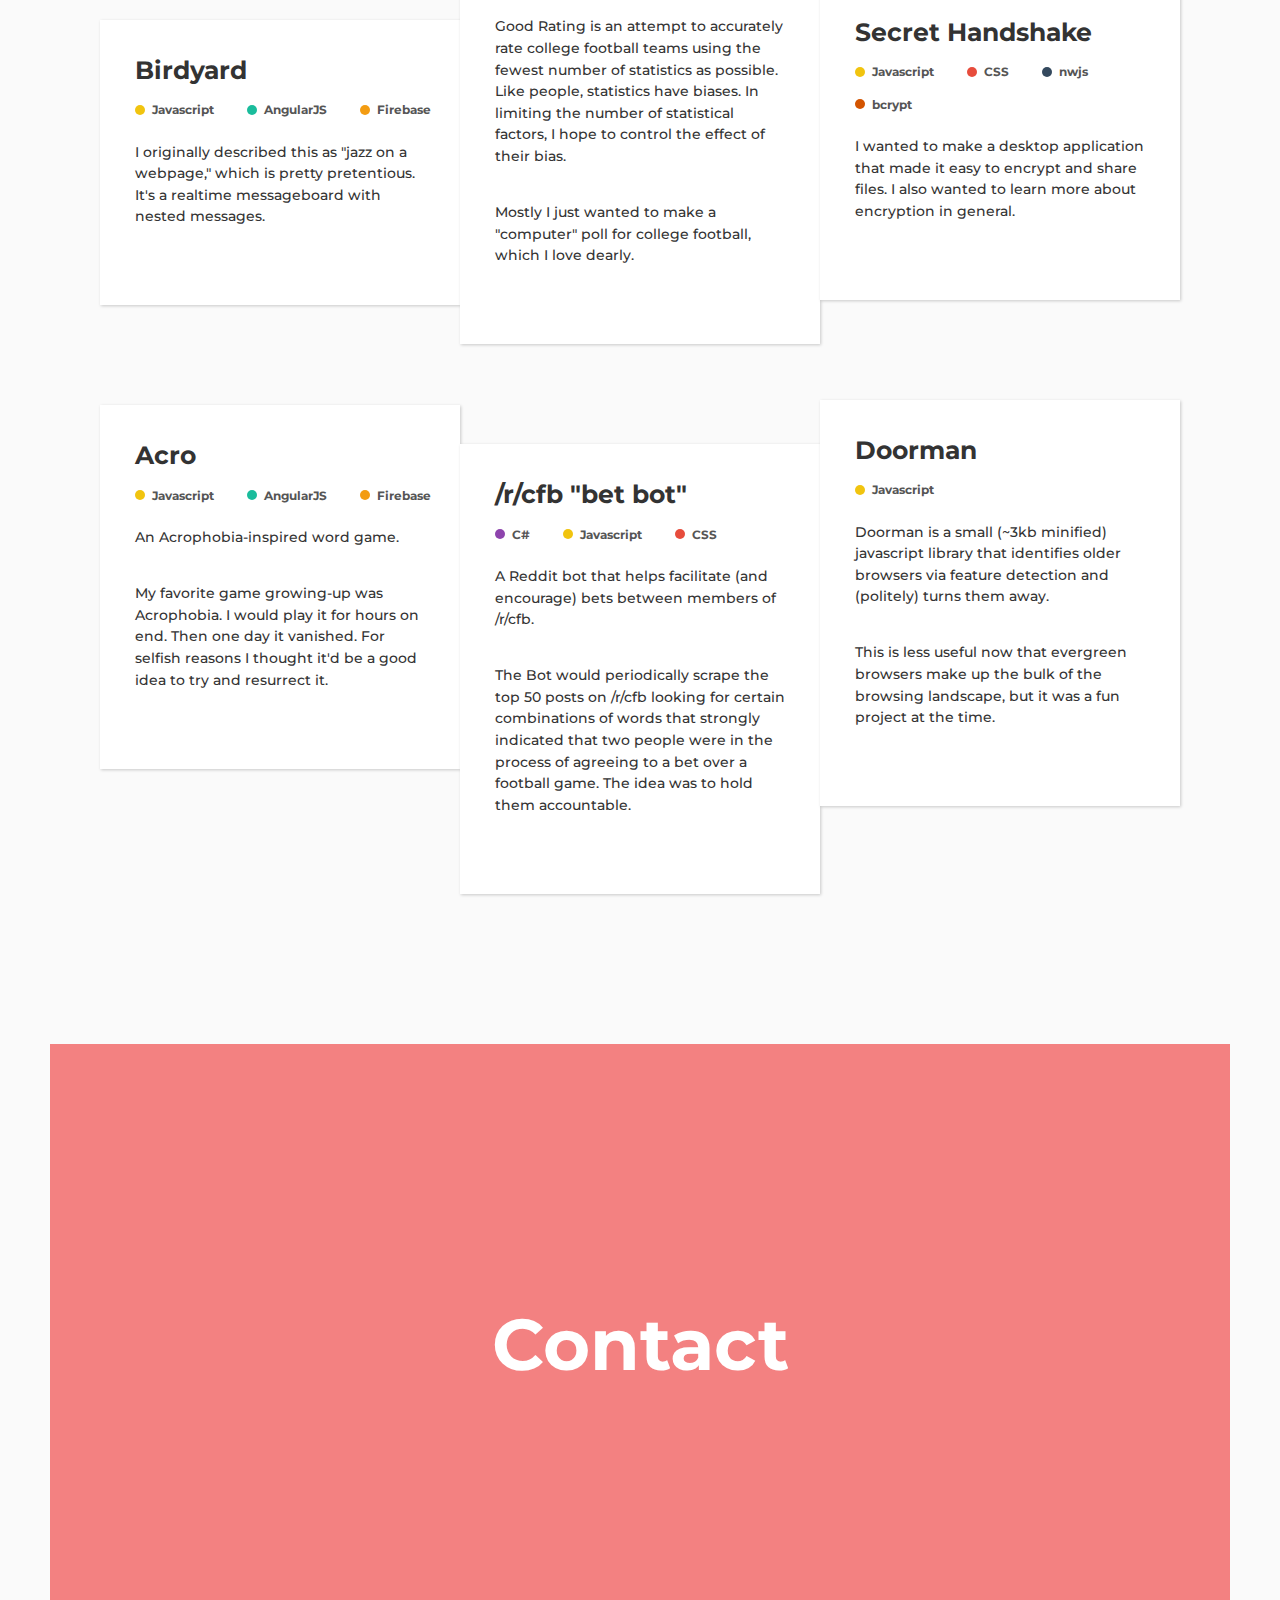
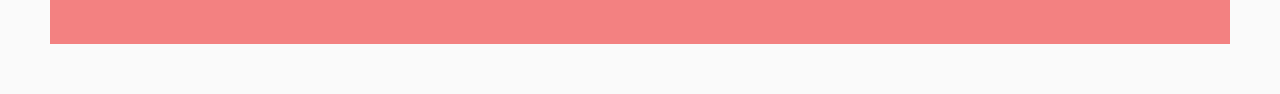
==== commit e8d90ceb: "chore: add some link placeholders in side projects" ====
--- a/index.html
+++ b/index.html
@@ -136,6 +136,10 @@
                   I originally described this as "jazz on a webpage," which is pretty pretentious. It's a realtime
                   messageboard with nested messages.
                 </p>
+                <div class="tag-links">
+                  <a href=""><i class="fa fa-github"></i></a>
+                  <a href=""<i class="fa fa-code"></i></a>
+                </div>
               </div>
               <div class="card margin-bottom-large">
                 <h5>Acro</h5>
@@ -157,7 +161,11 @@
                 <p>
                   My favorite game growing-up was Acrophobia. I would play it for hours on end. Then one day it vanished. 
                   For selfish reasons I thought it'd be a good idea to try and resurrect it.
-                </p>                
+                </p>
+
+                <div class="tag-links">
+                  <a href=""<i class="fa fa-github"></i></a>
+                </div>               
               </div>
             </div>
             <div>
@@ -185,6 +193,10 @@
                 <p>
                   Mostly I just wanted to make a "computer" poll for college football, which I love dearly.
                 </p>
+                <div class="tag-links">
+                  <a href=""><i class="fa fa-github"></i></a>
+                  <a href=""<i class="fa fa-code"></i></a>
+                </div>
               </div>
               <div class="card margin-bottom-large">
                 <h5>/r/cfb "bet bot"</h5>
@@ -206,8 +218,13 @@
                   A Reddit bot that helps facilitate (and encourage) bets between members of /r/cfb.
                 </p>
                 <p>
-
-                </p>
+                  The Bot would periodically scrape the top 50 posts on /r/cfb looking for certain combinations of words that strongly indicated
+                  that two people were in the process of agreeing to a bet over a football game. The idea was to hold them accountable.
+                </p>
+
+                <div class="tag-links">
+                  <a href=""><i class="fa fa-github"></i></a>
+                </div>
               </div>
             </div>
             <div>
@@ -233,6 +250,10 @@
                   I wanted to make a desktop application that made it easy to encrypt and share files. I also
                   wanted to learn more about encryption in general.  
                 </p>
+
+                <div class="tag-links">
+                  <a href=""><i class="fa fa-github"></i></a>
+                </div>
               </div>
               <div class="card margin-bottom-large">
                 <h5>Doorman</h5>
@@ -249,15 +270,25 @@
                 <p>
                   This is less useful now that evergreen browsers make up the bulk of the browsing landscape, but it was a fun project at the time.
                 </p>
-              </div>
-            </div>
-          </div>
-        </div>
-      </section>
-
-      <!--<section class="block-big bg-blue relative pad-large">
-
-      </section>-->
+                <div class="tag-links">
+                  <a href=""><i class="fa fa-github"></i></a>
+                </div>
+              </div>
+            </div>
+          </div>
+        </div>
+      </section>
+
+      <section class="block-big bg-red pos-relative">
+        <div class="block-centered-vertical">
+          <div class="pos-relative">
+            <h3 class="text-center text-large co-white">Contact</h3>
+            <div>
+              <p></p>
+            </div>
+          </div>
+        </div>
+      </section>
     </div>
     
     <script>
--- a/assets/style/party.css
+++ b/assets/style/party.css
@@ -45,6 +45,10 @@
   color: #666;
 }
 
+a {
+  color: #0091fe;
+}
+
 /* Containers */
 
 .block-big {
@@ -151,6 +155,24 @@
   background-color: #1abc9c;
 }
 
+.tag-links {
+  margin-left: 25px;
+  margin-bottom: 25px;
+}
+
+.tag-links > a {
+  display: inline-block;
+  margin-right: 10px;
+  font-size: 24px;
+  opacity: 0.7;
+  text-decoration: none;
+  color: #000;
+}
+
+.tag-links > a:hover {
+  opacity: 1;
+}
+
 /* Positioning */
 
 .flex-container {
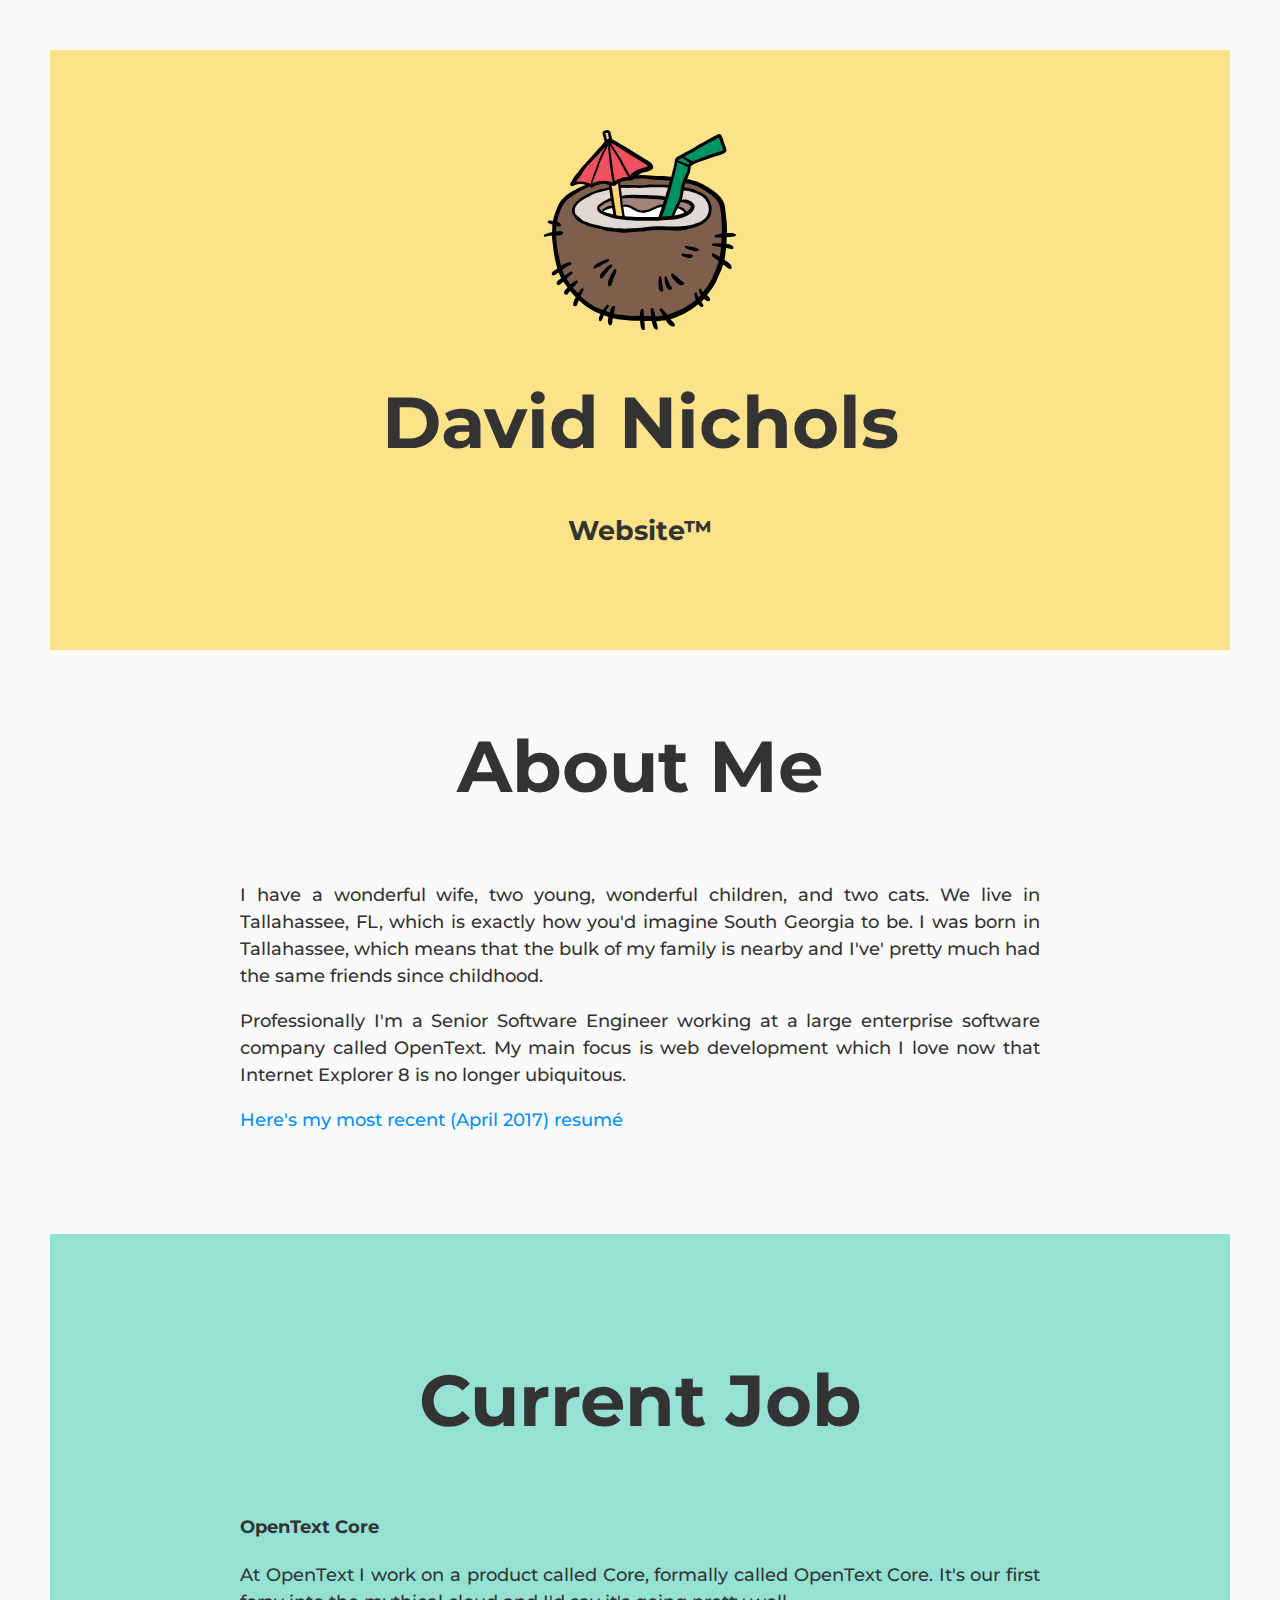
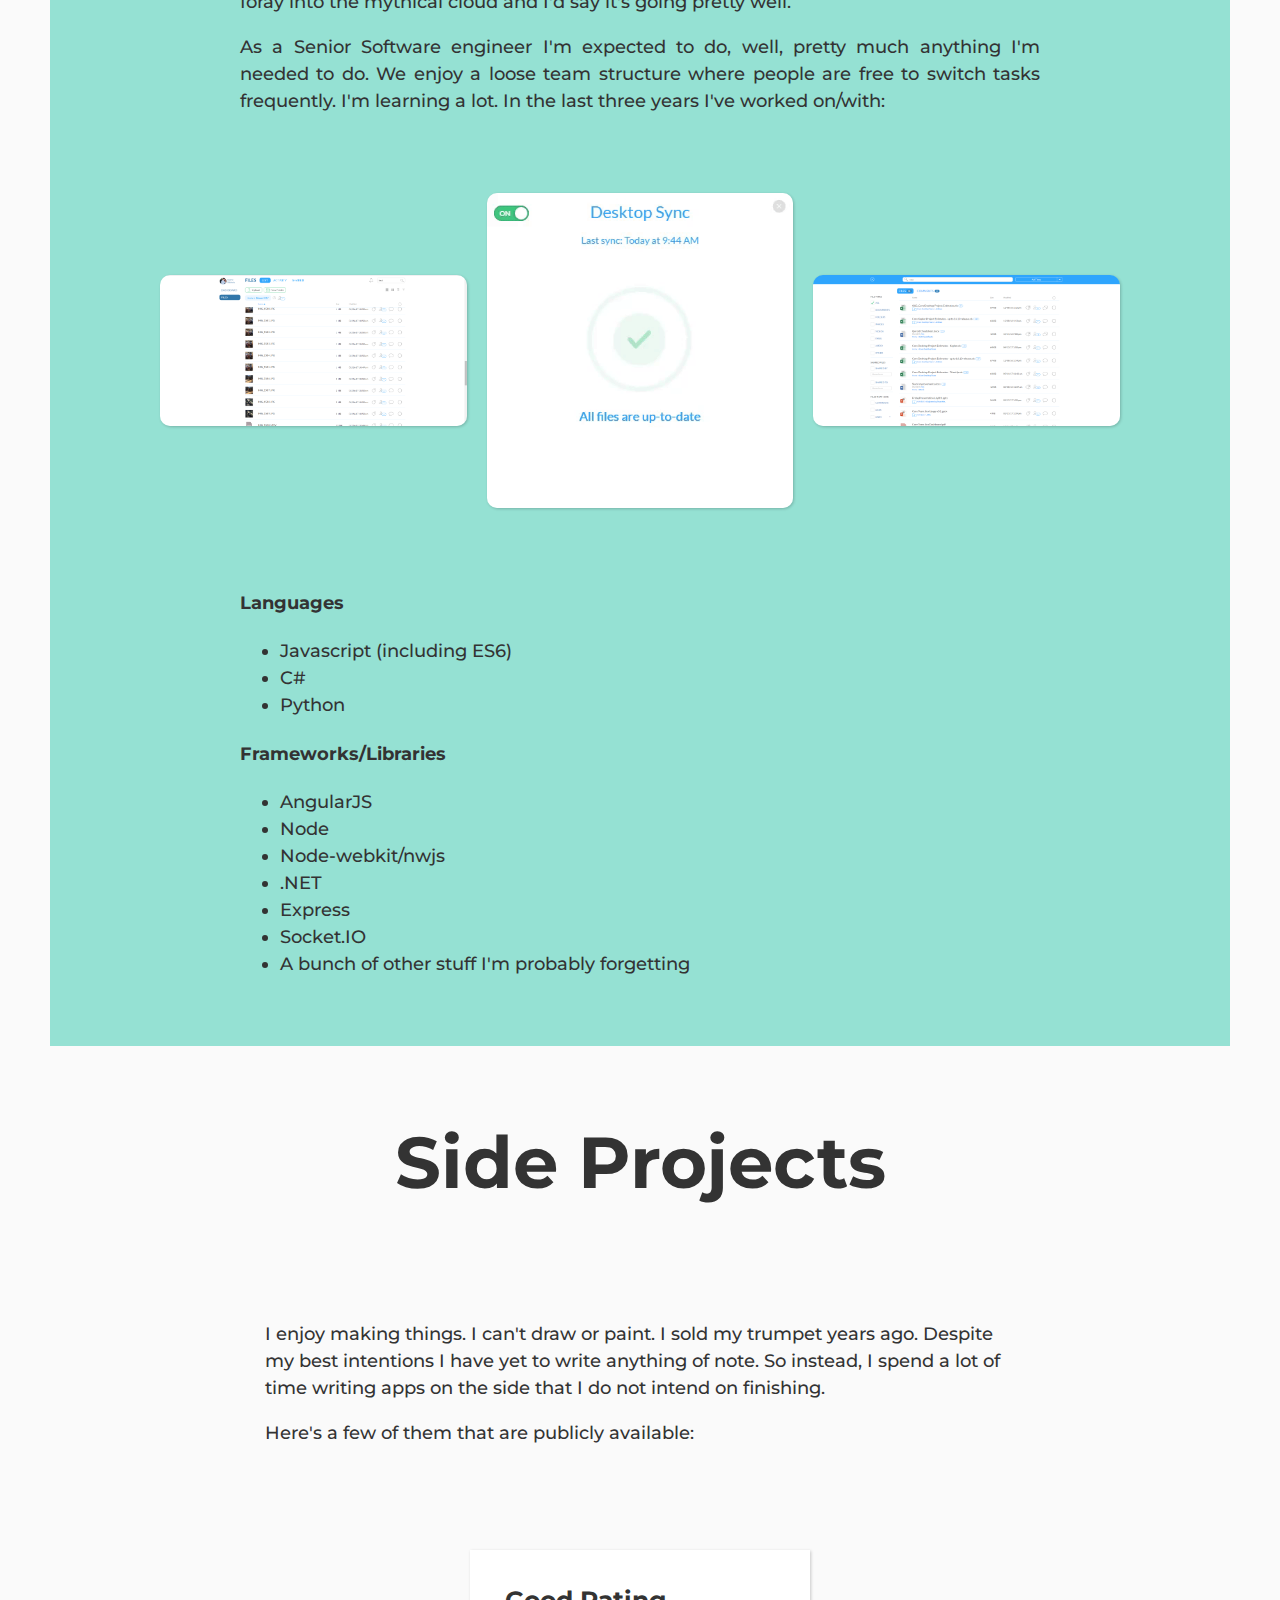
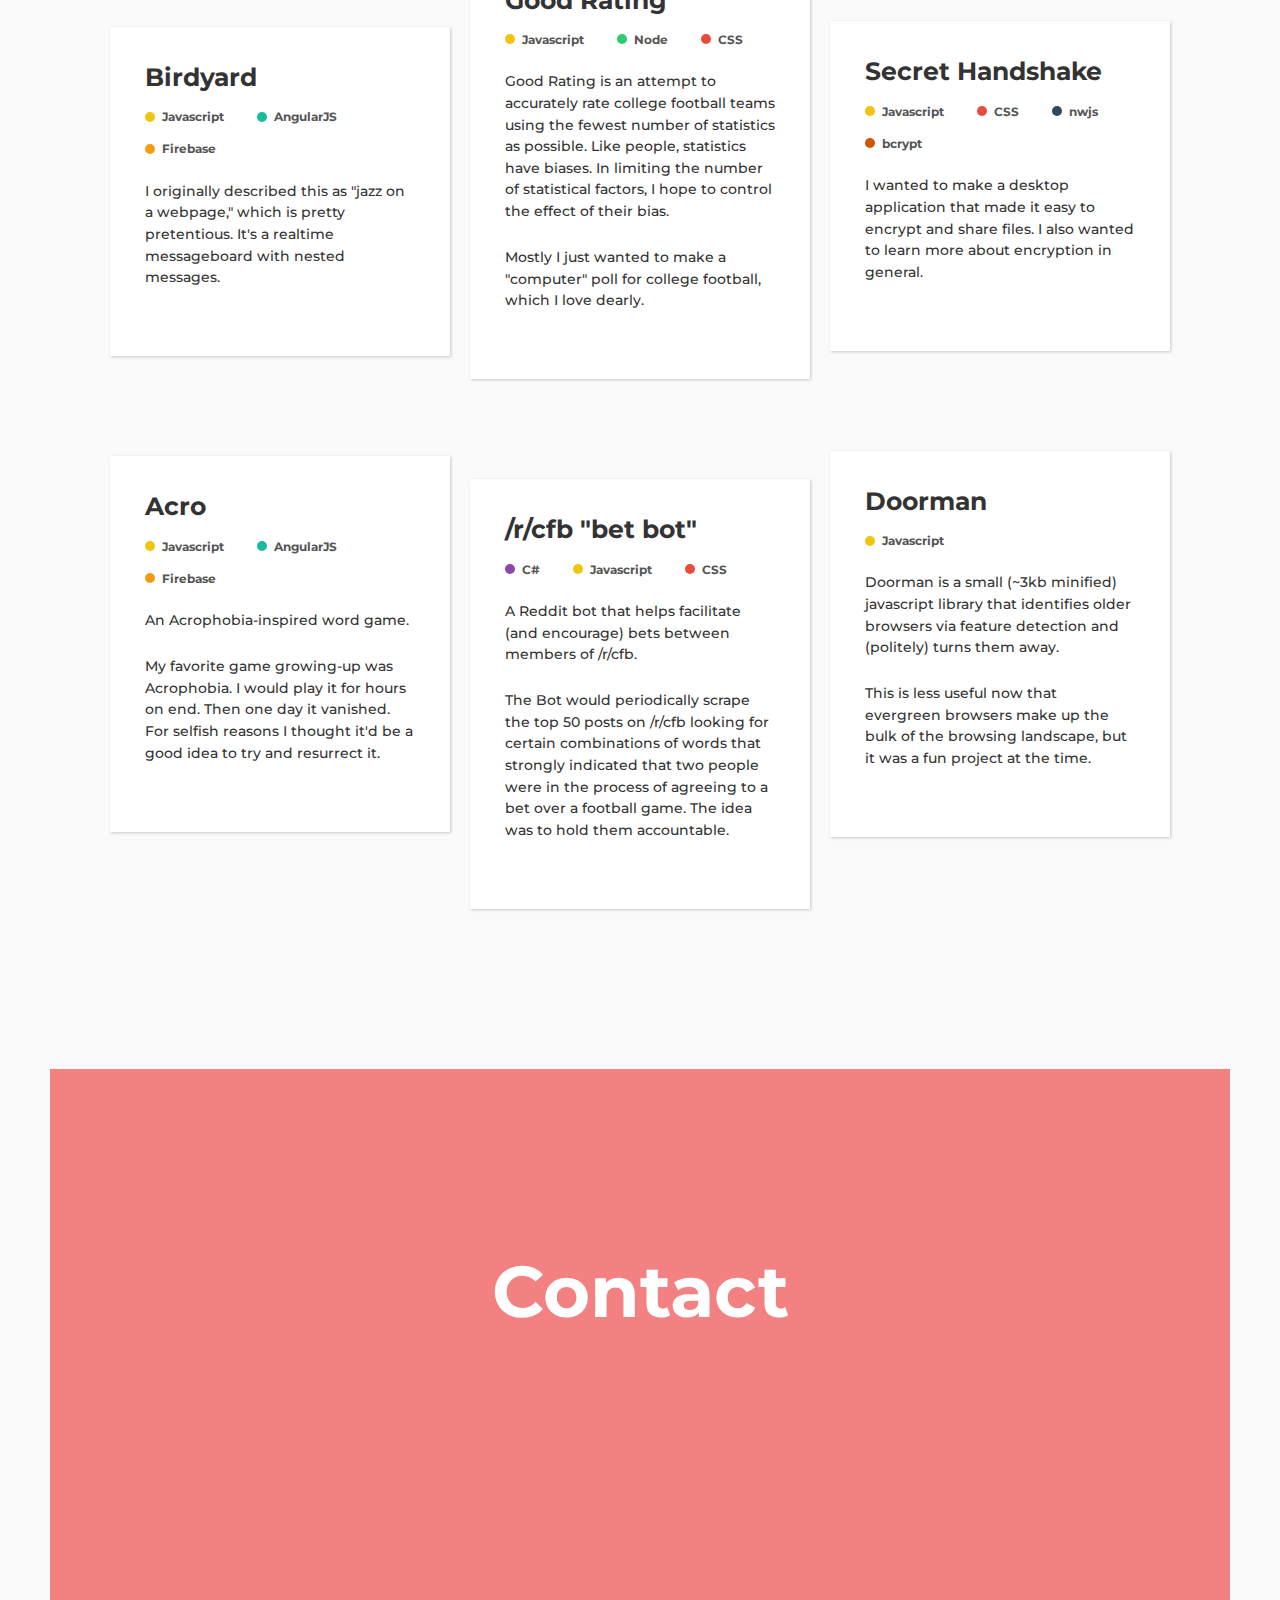
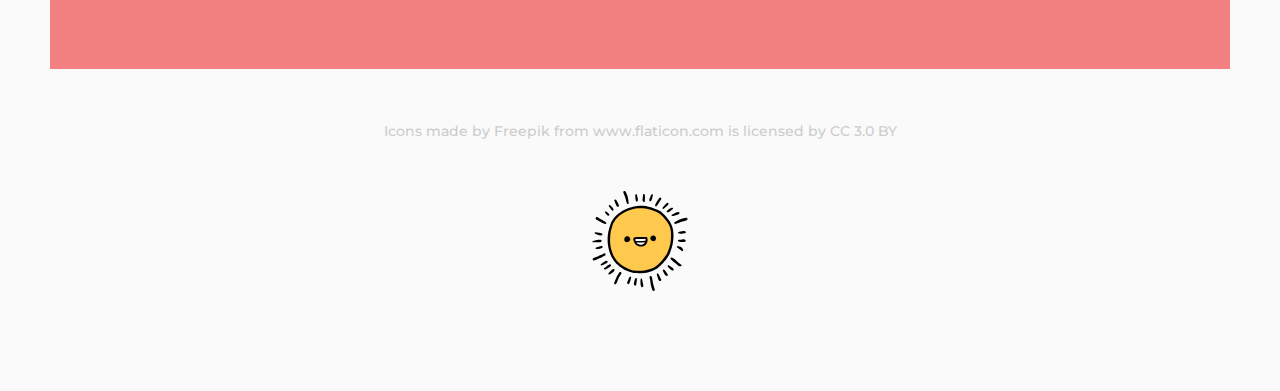
==== commit 288f8acf: "chore: add some links and some favicons" ====
--- a/index.html
+++ b/index.html
@@ -11,6 +11,27 @@
 
     <title>David Nichols - Website</title>
 
+    <link rel="apple-touch-icon-precomposed" sizes="57x57" href="assets/images/apple-touch-icon-57x57.png" />
+    <link rel="apple-touch-icon-precomposed" sizes="114x114" href="assets/images/apple-touch-icon-114x114.png" />
+    <link rel="apple-touch-icon-precomposed" sizes="72x72" href="assets/images/apple-touch-icon-72x72.png" />
+    <link rel="apple-touch-icon-precomposed" sizes="144x144" href="assets/images/apple-touch-icon-144x144.png" />
+    <link rel="apple-touch-icon-precomposed" sizes="60x60" href="assets/images/apple-touch-icon-60x60.png" />
+    <link rel="apple-touch-icon-precomposed" sizes="120x120" href="assets/images/apple-touch-icon-120x120.png" />
+    <link rel="apple-touch-icon-precomposed" sizes="76x76" href="assets/images/apple-touch-icon-76x76.png" />
+    <link rel="apple-touch-icon-precomposed" sizes="152x152" href="assets/images/apple-touch-icon-152x152.png" />
+    <link rel="icon" type="image/png" href="assets/images/favicon-196x196.png" sizes="196x196" />
+    <link rel="icon" type="image/png" href="assets/images/favicon-96x96.png" sizes="96x96" />
+    <link rel="icon" type="image/png" href="assets/images/favicon-32x32.png" sizes="32x32" />
+    <link rel="icon" type="image/png" href="assets/images/favicon-16x16.png" sizes="16x16" />
+    <link rel="icon" type="image/png" href="assets/images/favicon-128.png" sizes="128x128" />
+    <meta name="application-name" content="&nbsp;"/>
+    <meta name="msapplication-TileColor" content="#FFFFFF" />
+    <meta name="msapplication-TileImage" content="assets/images/mstile-144x144.png" />
+    <meta name="msapplication-square70x70logo" content="assets/images/mstile-70x70.png" />
+    <meta name="msapplication-square150x150logo" content="assets/images/mstile-150x150.png" />
+    <meta name="msapplication-wide310x150logo" content="assets/images/mstile-310x150.png" />
+    <meta name="msapplication-square310x310logo" content="assets/images/mstile-310x310.png" />
+
     <script src="https://use.fortawesome.com/98980ce8.js"></script>
         
     <!-- Fonts -->
@@ -24,7 +45,7 @@
   <body class="pad-large">
     
     <!--[if lt IE 8]>
-      <p class="browserupgrade">You are using an <strong>outdated</strong> browser. Please <a href="http://browsehappy.com/">upgrade your browser</a> to improve your experience.</p>
+      <p class="browserupgrade">You are using an <strong>outdated</strong> browser. Please <a target="_blank" href="http://browsehappy.com/">upgrade your browser</a> to improve your experience.</p>
     <![endif]-->
 
     <div class="main">
@@ -51,12 +72,15 @@
             Professionally I'm a Senior Software Engineer working at a large enterprise software company called OpenText. My main focus is 
             web development which I love now that Internet Explorer 8 is no longer ubiquitous. 
           </p>
+          <p>
+            <a class="text" href="">Here's my most recent (April 2017) resumé</span></a>
+          </p>
         </div>
       </section>
 
       <section class="block-big bg-blue relative pad-large">
         <div class="pos-relative">
-          <h3 class="text-center text-large">My Current Job</h3>
+          <h3 class="text-center text-large">Current Job</h3>
           <div class="block-centered block-little text-justify">
             <h4>OpenText Core</h4>
             <p>
@@ -70,10 +94,10 @@
           </div>
 
           <div class="pad-large">
-            <div class="flex-container">
-              <div class="img-thumb block-centered"><img src="assets/images/core_files.png" /></div>
-              <div class="img-thumb block-centered"><img src="assets/images/core_sync.gif" /></div>
-              <div class="img-thumb block-centered"><img src="assets/images/core_advancedsearch.png" /></div>
+            <div class="flex-container mobile-block">
+              <div class="img-thumb block-centered mobile-block"><img src="assets/images/core_files.png" /></div>
+              <div class="img-thumb block-centered mobile-block"><img src="assets/images/core_sync.gif" /></div>
+              <div class="img-thumb block-centered mobile-block"><img src="assets/images/core_advancedsearch.png" /></div>
             </div>
           </div>
 
@@ -101,7 +125,7 @@
       </section>
 
       <section class="block-big relative">
-        <h3 class="text-center text-large">My Side Projects</h3>
+        <h3 class="text-center text-large">Side Projects</h3>
         
         <div class="block-little pad-medium block-centered">
           <p>
@@ -114,9 +138,9 @@
         </div>
 
         <div class="pad-large">
-          <div class="flex-container">
-            <div>
-              <div class="card margin-bottom-large">
+          <div class="flex-container mobile-block">
+            <div class="pad-small">
+              <div class="card margin-bottom-large mobile-block mobile-wide">
                 <h5>Birdyard</h5>
                 
                 <div class="tag js">
@@ -137,11 +161,11 @@
                   messageboard with nested messages.
                 </p>
                 <div class="tag-links">
-                  <a href=""><i class="fa fa-github"></i></a>
-                  <a href=""<i class="fa fa-code"></i></a>
-                </div>
-              </div>
-              <div class="card margin-bottom-large">
+                  <a target="_blank" href="https://www.github.com/birdyard"><i class="fa fa-github"></i></a>
+                  <a target="_blank" href="https://www.birdyard.co"><i class="fa fa-desktop"></i></a>
+                </div>
+              </div>
+              <div class="card margin-bottom-large mobile-block mobile-wide">
                 <h5>Acro</h5>
                 <div class="tag js">
                   <i></i>
@@ -164,12 +188,12 @@
                 </p>
 
                 <div class="tag-links">
-                  <a href=""<i class="fa fa-github"></i></a>
+                  <a target="_blank" href="https://github.com/robotnoises/acro"><i class="fa fa-github"></i></a>
                 </div>               
               </div>
             </div>
-            <div>
-              <div class="card margin-bottom-large">
+            <div class="pad-small">
+              <div class="card margin-bottom-large mobile-block mobile-wide">
                 <h5>Good Rating</h5>
 
                 <div class="tag js">
@@ -194,11 +218,11 @@
                   Mostly I just wanted to make a "computer" poll for college football, which I love dearly.
                 </p>
                 <div class="tag-links">
-                  <a href=""><i class="fa fa-github"></i></a>
-                  <a href=""<i class="fa fa-code"></i></a>
-                </div>
-              </div>
-              <div class="card margin-bottom-large">
+                  <a target="_blank" href="https://github.com/robotnoises/goodrating"><i class="fa fa-github"></i></a>
+                  <a target="_blank" href="https://goodrating.website"><i class="fa fa-desktop"></i></a>
+                </div>
+              </div>
+              <div class="card margin-bottom-large mobile-block mobile-wide">
                 <h5>/r/cfb "bet bot"</h5>
 
                 <div class="tag csharp">
@@ -223,12 +247,12 @@
                 </p>
 
                 <div class="tag-links">
-                  <a href=""><i class="fa fa-github"></i></a>
-                </div>
-              </div>
-            </div>
-            <div>
-              <div class="card margin-bottom-large">
+                  <a target="_blank" href="https://github.com/robotnoises/rCfb_BetBot"><i class="fa fa-github"></i></a>
+                </div>
+              </div>
+            </div>
+            <div class="pad-small">
+              <div class="card margin-bottom-large mobile-block mobile-wide">
                 <h5>Secret Handshake</h5>
                 <div class="tag js">
                   <i></i>
@@ -252,10 +276,10 @@
                 </p>
 
                 <div class="tag-links">
-                  <a href=""><i class="fa fa-github"></i></a>
-                </div>
-              </div>
-              <div class="card margin-bottom-large">
+                  <a target="_blank" href="https://github.com/robotnoises/secrethandshake"><i class="fa fa-github"></i></a>
+                </div>
+              </div>
+              <div class="card margin-bottom-large mobile-block mobile-wide">
                 <h5>Doorman</h5>
                 
                 <div class="tag js">
@@ -271,7 +295,7 @@
                   This is less useful now that evergreen browsers make up the bulk of the browsing landscape, but it was a fun project at the time.
                 </p>
                 <div class="tag-links">
-                  <a href=""><i class="fa fa-github"></i></a>
+                  <a target="_blank" href="https://github.com/robotnoises/Doorman"><i class="fa fa-github"></i></a>
                 </div>
               </div>
             </div>
@@ -281,14 +305,30 @@
 
       <section class="block-big bg-red pos-relative">
         <div class="block-centered-vertical">
-          <div class="pos-relative">
+          <div class="block-little block-centered pos-relative">
             <h3 class="text-center text-large co-white">Contact</h3>
-            <div>
-              <p></p>
-            </div>
-          </div>
-        </div>
-      </section>
+            <div class="flex-container mobile-block">
+              <a class="link-big mobile-block" href="mailto:davenich@gmail.com">
+                <i class="fa fa-envelope-square"></i></a>
+              </a>
+              <a class="link-big mobile-block" href="https://www.github.com/robotnoises" target="_blank">
+                <i class="fa fa-github-square"></i></a>
+              </a>
+              <a class="link-big mobile-block" href="https://www.twitter.com/robotnoises" target="_blank">
+                <i class="fa fa-twitter-square"></i></a>
+              </a>
+              <a class="link-big mobile-block" href="https://www.linkedin.com/in/nicholsdm" target="_blank">
+                <i class="fa fa-linkedin-square"></i></a>
+              </a>
+            </div>
+          </div>
+        </div>
+      </section>
+ 
+      <div class="pos-relative text-center block-centered pad-large link-subtle">
+        <span>Icons made by <a class="text" href="http://www.freepik.com" title="Freepik">Freepik</a> from <a class="text" href="http://www.flaticon.com" title="Flaticon">www.flaticon.com</a> is licensed by <a class="text" href="http://creativecommons.org/licenses/by/3.0/" title="Creative Commons BY 3.0" target="_blank">CC 3.0 BY</a></span>
+        <img src="assets/images/sun.svg" class="img-small block-centered margin-top-large" />
+      </div>
     </div>
     
     <script>
--- a/assets/style/party.css
+++ b/assets/style/party.css
@@ -47,6 +47,41 @@
 
 a {
   color: #0091fe;
+  text-decoration: none;
+}
+
+a.text:hover {
+  border-bottom: 2px solid #0091fe;
+}
+
+.link-big {
+  display: block;
+  color: #fff;
+  height: 84px;
+  width: 84px;
+  border-radius: 24px;
+  text-align: center;
+  background-color: transparent;
+  text-decoration: none;
+  margin: 0;
+  padding: 0;
+  vertical-align: middle;
+}
+
+.link-big > i {
+  font-size: 72px;
+  line-height: 84px;
+  display: inline;
+}
+
+.link-big:hover {
+  color: #F38181;
+  background-color: #fff;
+}
+
+.link-subtle * {
+  font-size: 14px;
+  color: #ccc;
 }
 
 /* Containers */
@@ -93,7 +128,7 @@
 }
 
 .card p {
-  padding: 10px 25px;
+  padding: 10px 25px 0;
 }
 
 /* Tags */
@@ -163,7 +198,6 @@
 .tag-links > a {
   display: inline-block;
   margin-right: 10px;
-  font-size: 24px;
   opacity: 0.7;
   text-decoration: none;
   color: #000;
@@ -171,6 +205,14 @@
 
 .tag-links > a:hover {
   opacity: 1;
+}
+
+.tag-links i {
+  font-size: 24px;
+}
+
+.fa.fa-desktop {
+  font-size: 20px;
 }
 
 /* Positioning */
@@ -186,6 +228,10 @@
   align-self: center;
 }
 
+.margin-top-large {
+  margin-top: 50px;
+}
+
 .pad-large {
   padding: 50px;
 }
@@ -213,6 +259,10 @@
   width: 100%;
   top: 50%;
   transform: translateY(-50%);
+}
+
+.block-centered-vertical h3 {
+  margin-top: 0;
 }
 
 /* Images */
@@ -311,3 +361,22 @@
 .pos-relative {
   position: relative;
 }
+
+/* Small Screens */
+
+@media (min-width: 0px) and (max-width: 1200px) {
+  .mobile-block {
+    display: block;
+    margin-right: auto;
+    margin-left: auto;
+  }
+
+  .mobile-wide {
+    width: 100%;
+    max-width: 100%;
+  }
+
+  .pad-large {
+    padding: 25px;
+  }
+}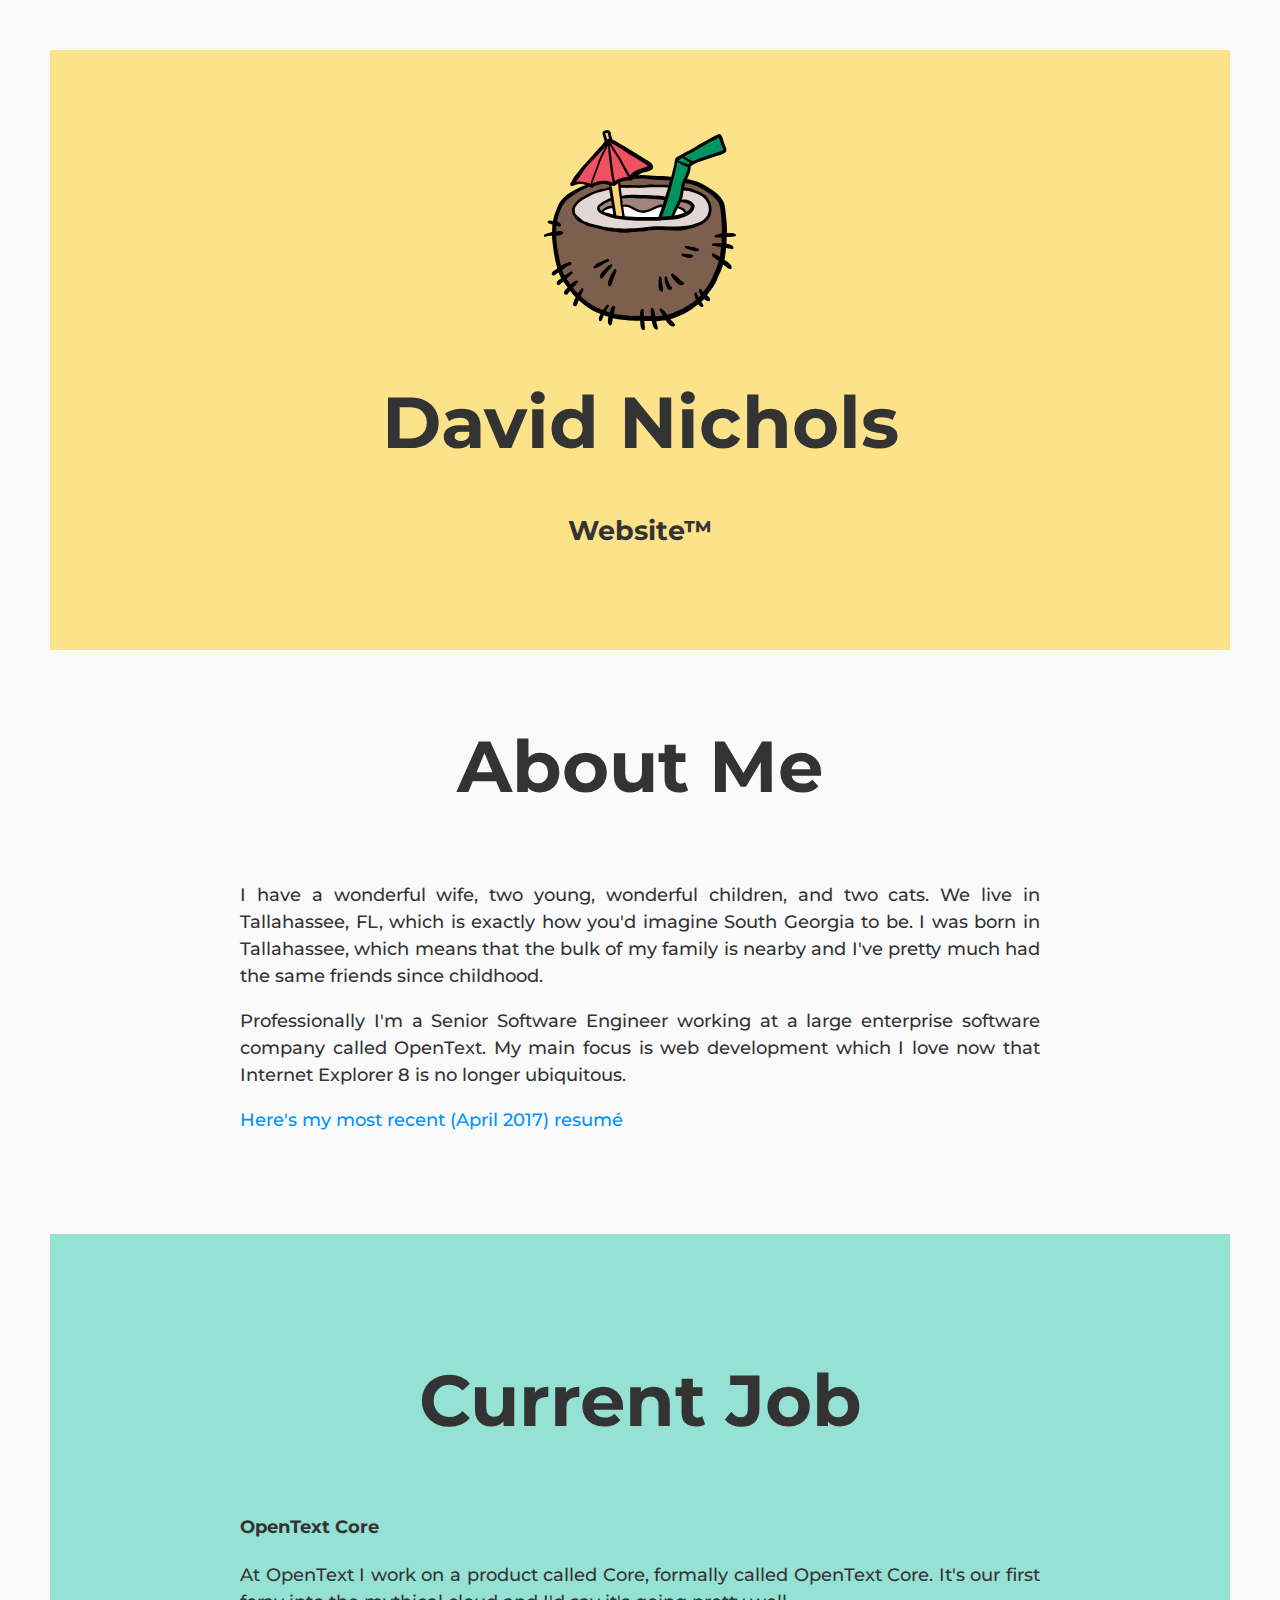
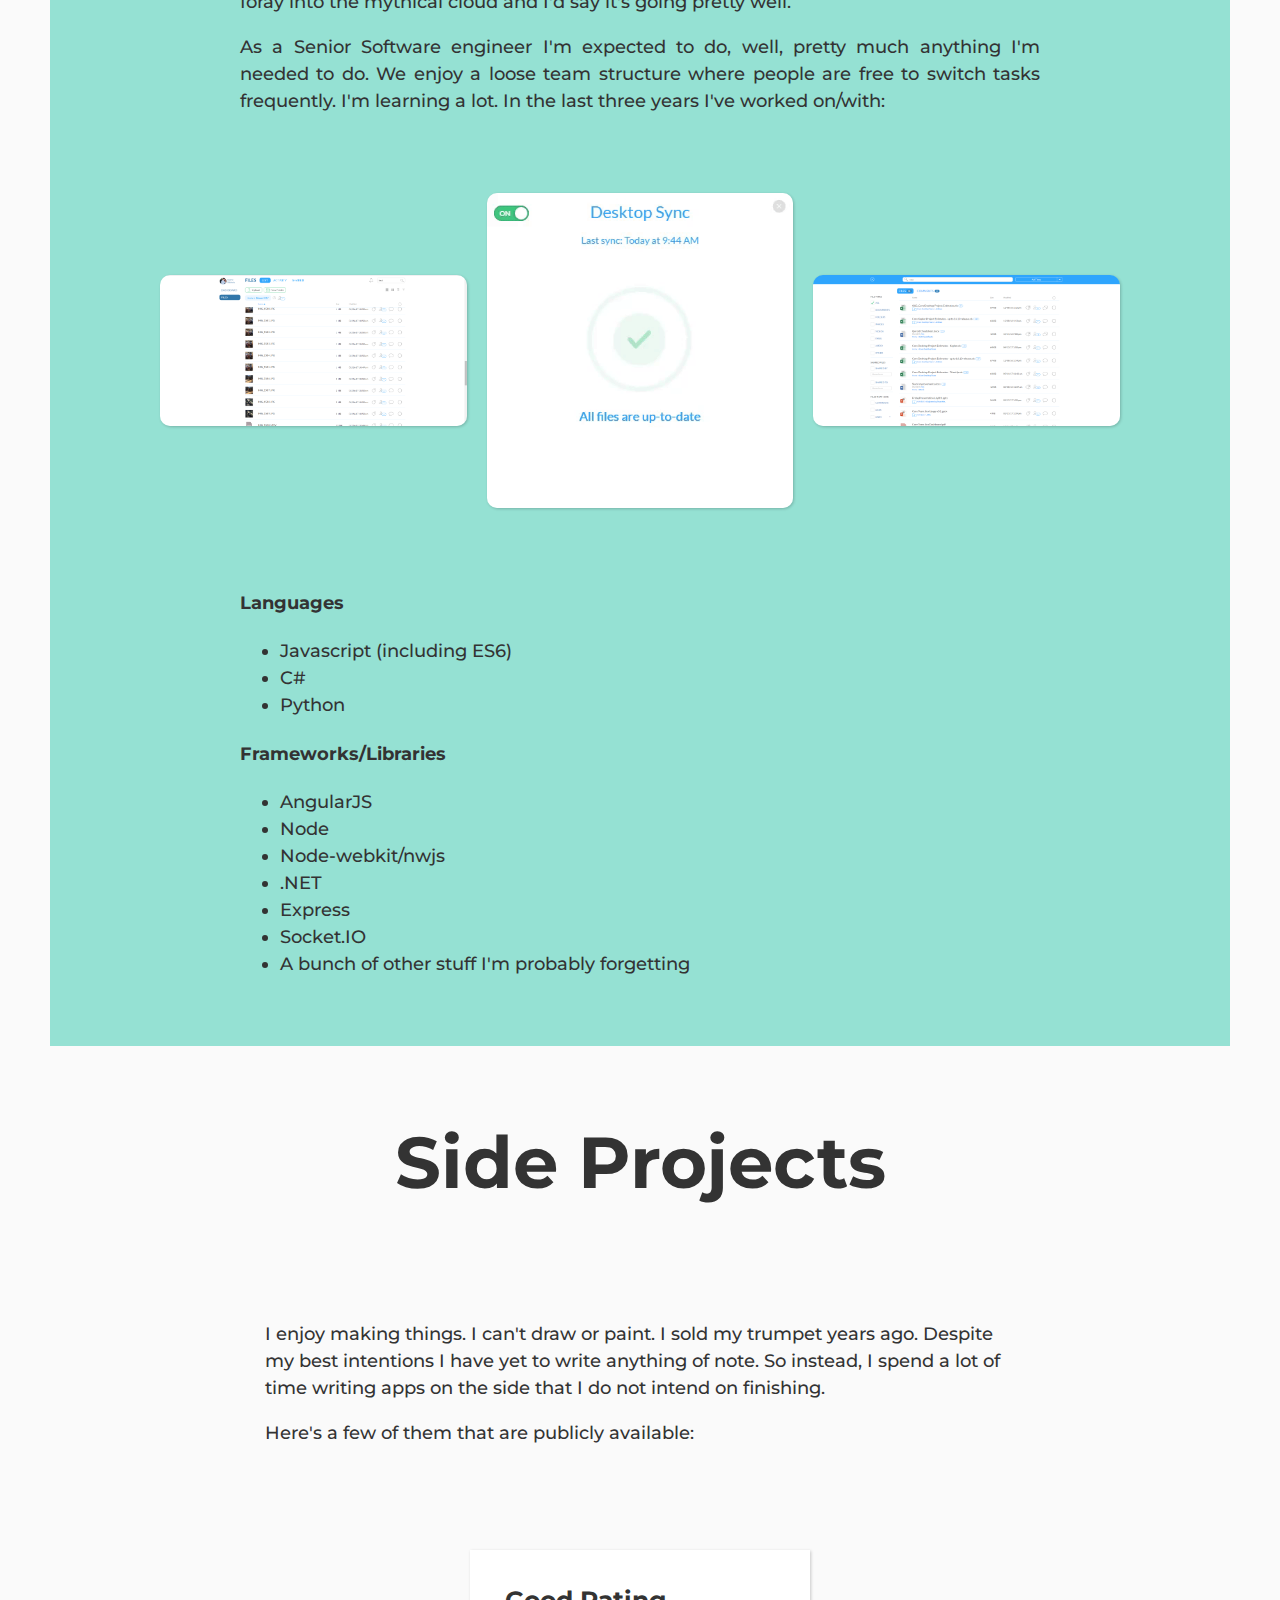
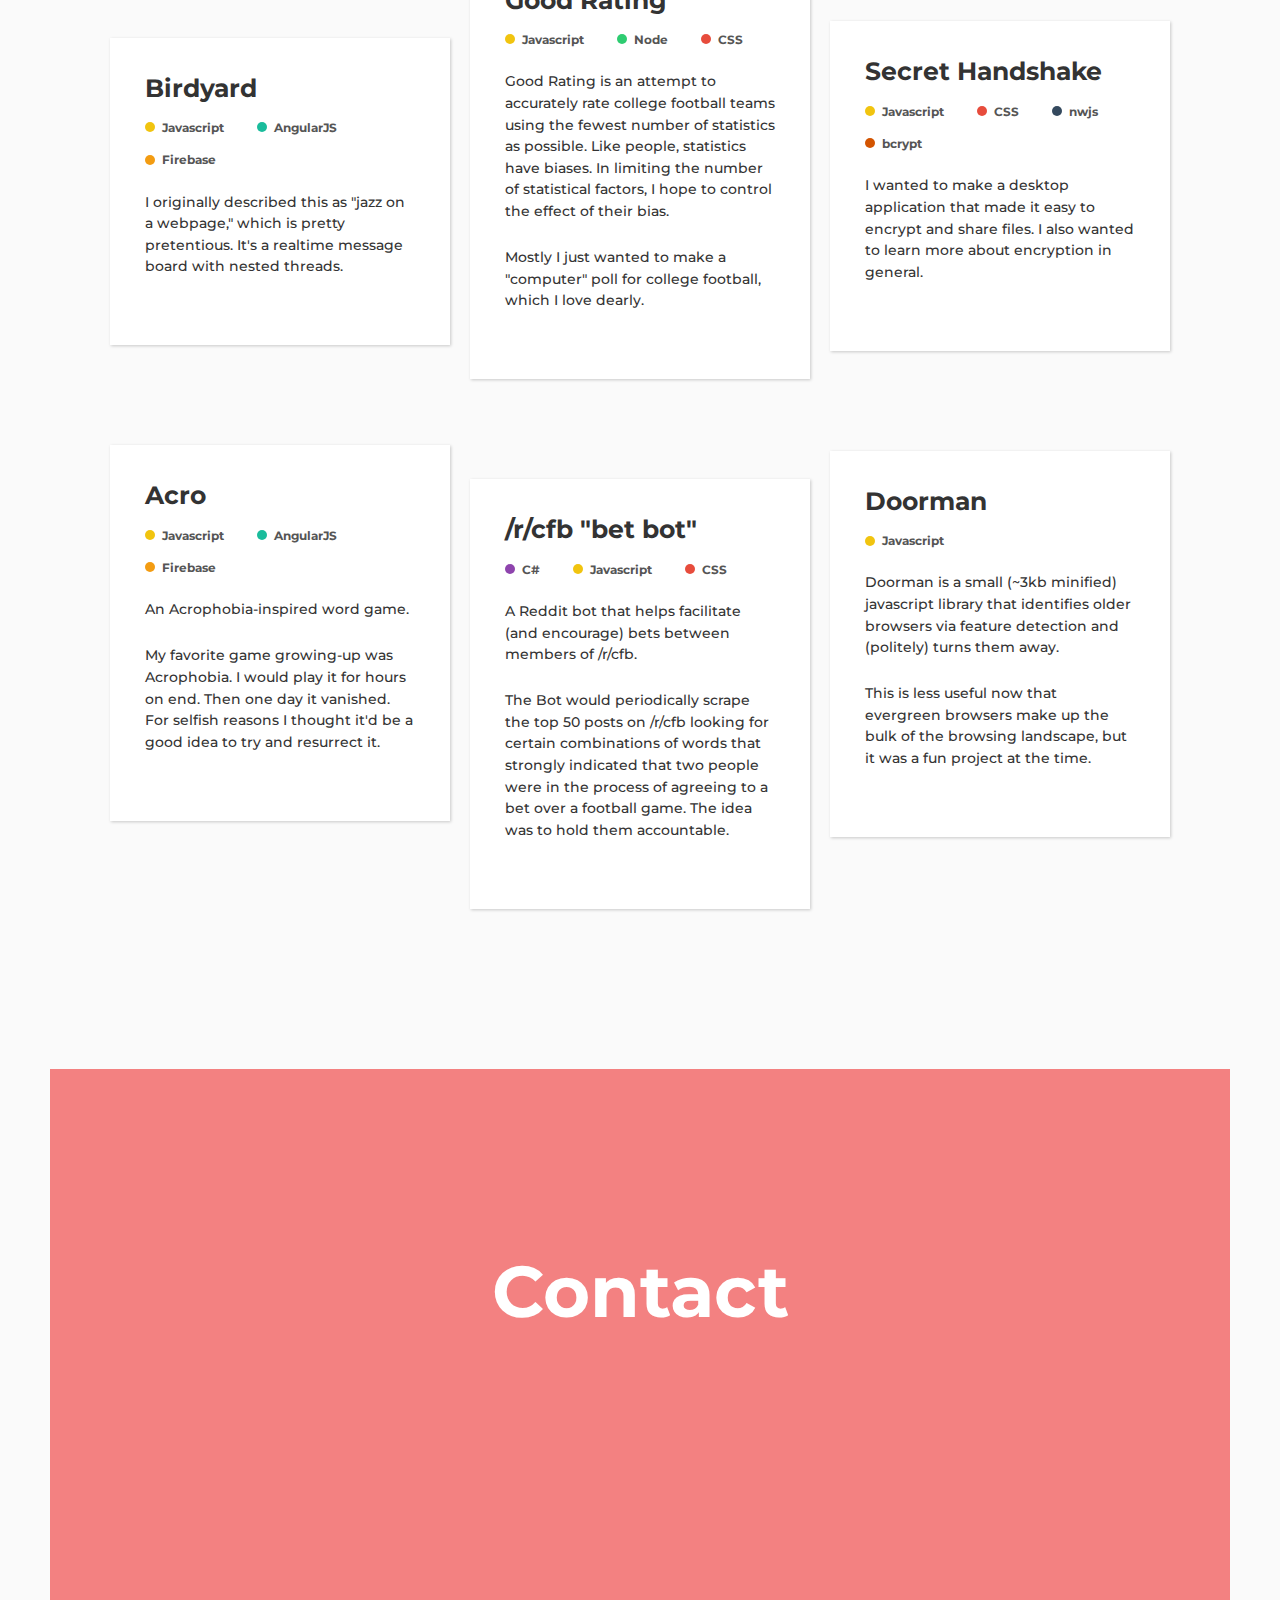
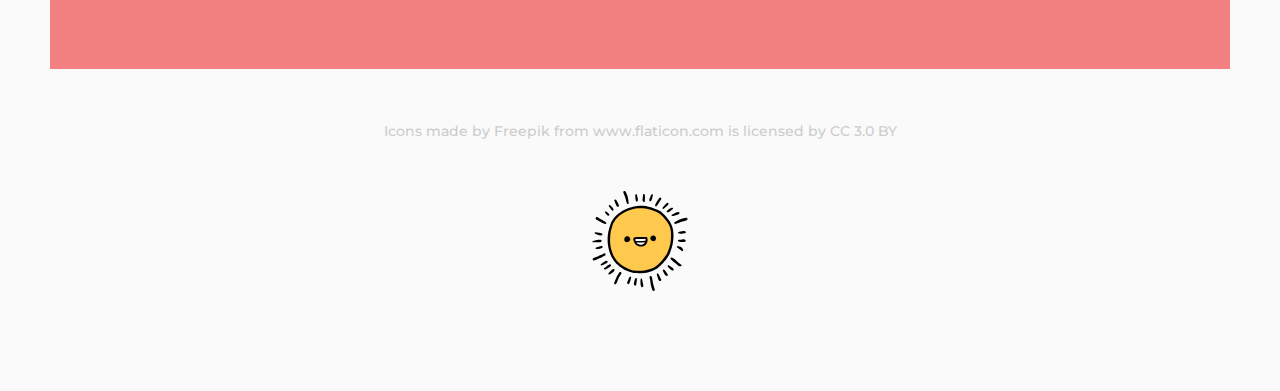
==== commit dd489dec: "fix: spelling/grammar errors" ====
--- a/index.html
+++ b/index.html
@@ -66,7 +66,7 @@
           <p>
             I have a wonderful wife, two young, wonderful children, and two cats. We live in Tallahassee, FL,
             which is exactly how you'd imagine South Georgia to be. I was born in Tallahassee, which means that the bulk of my family is 
-            nearby and I've' pretty much had the same friends since childhood.
+            nearby and I've pretty much had the same friends since childhood.
           </p>
           <p>
             Professionally I'm a Senior Software Engineer working at a large enterprise software company called OpenText. My main focus is 
@@ -158,7 +158,7 @@
 
                 <p>
                   I originally described this as "jazz on a webpage," which is pretty pretentious. It's a realtime
-                  messageboard with nested messages.
+                  message board with nested threads.
                 </p>
                 <div class="tag-links">
                   <a target="_blank" href="https://www.github.com/birdyard"><i class="fa fa-github"></i></a>
